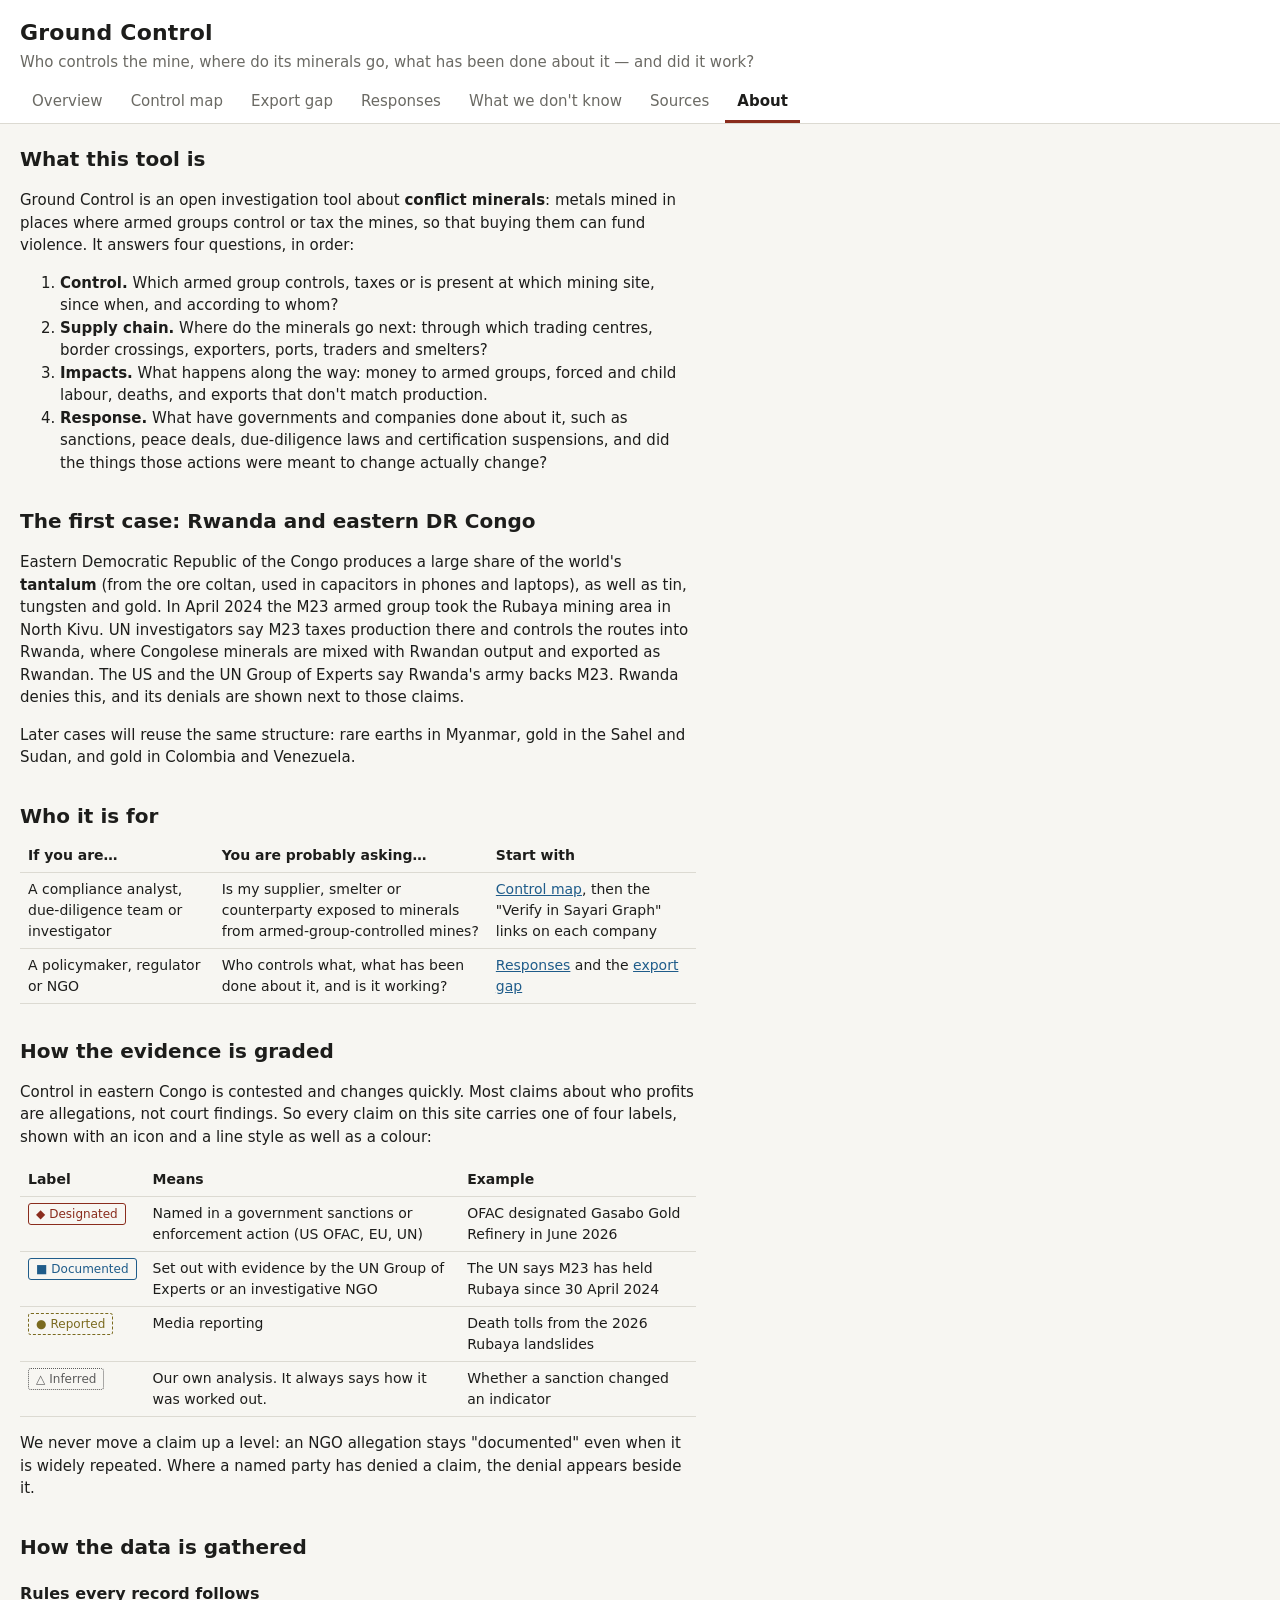
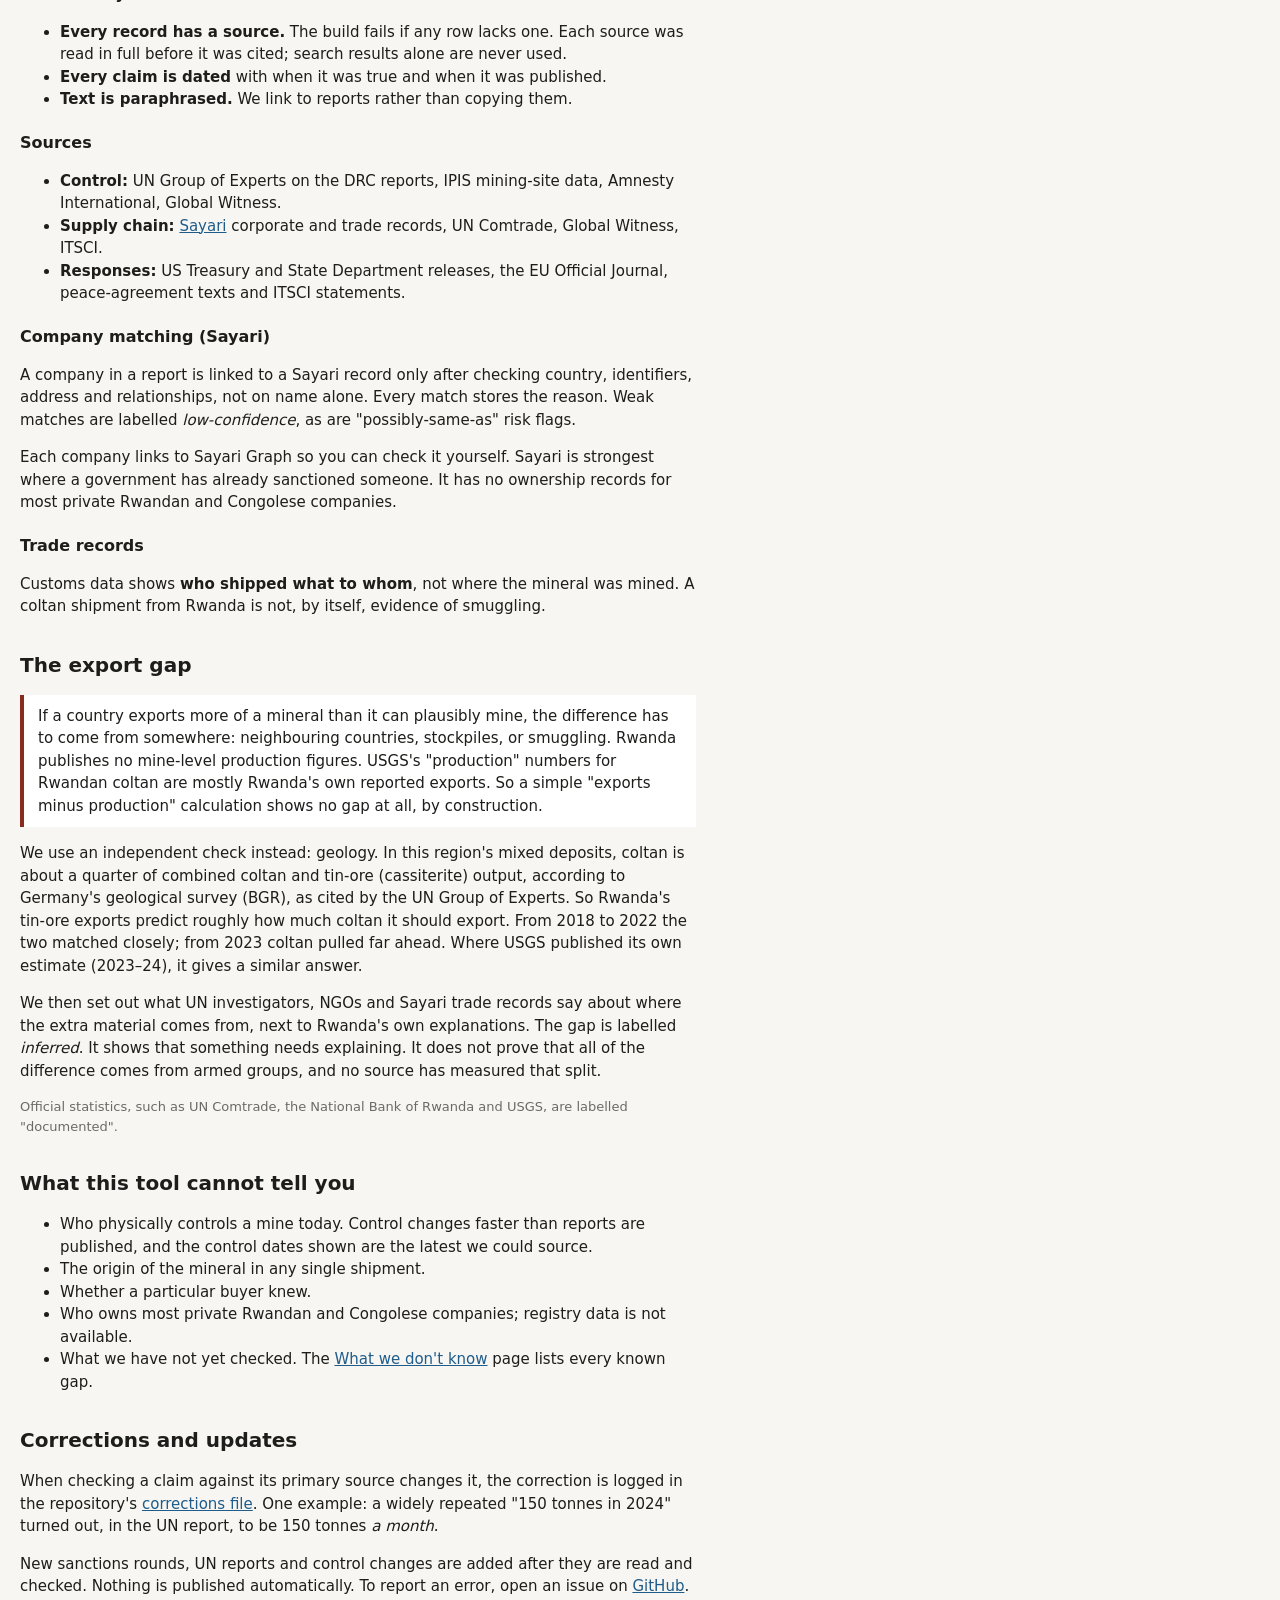
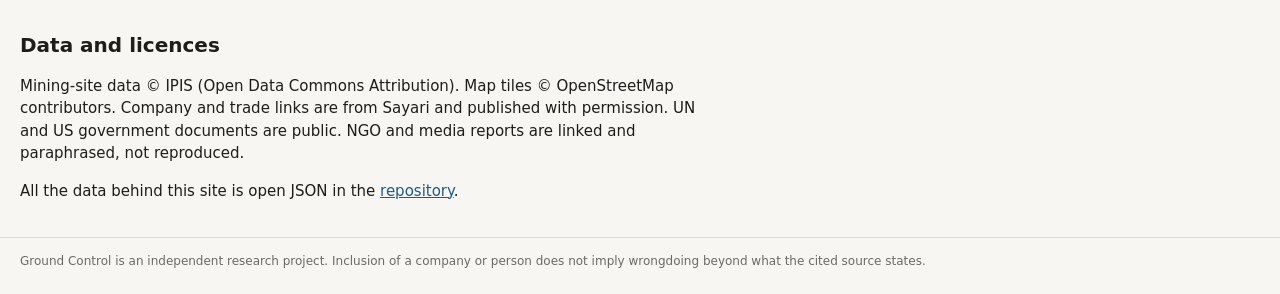
==== site/about.html @ 2ee23234 "Add overview, About page and export-gap analysis - Overview: plain-language intro, audience entry po" ====
<!doctype html>
<html lang="en">
<head>
  <meta charset="utf-8">
  <meta name="viewport" content="width=device-width, initial-scale=1">
  <title>About Ground Control</title>
  <meta name="description" content="What Ground Control is, who it is for, how the evidence is gathered and graded, and what it cannot tell you.">
  <link rel="stylesheet" href="style.css">
</head>
<body>
  <header class="top">
    <div class="brand">
      <h1><a href="./" style="color:inherit;text-decoration:none">Ground Control</a></h1>
      <p class="tagline">Who controls the mine, where do its minerals go, what has been done about it — and did it work?</p>
    </div>
    <nav class="tabs">
      <a class="tab-link" href="./">Overview</a>
      <a class="tab-link" href="./#view=map">Control map</a>
      <a class="tab-link" href="./#view=laundering">Export gap</a>
      <a class="tab-link" href="./#view=responses">Responses</a>
      <a class="tab-link" href="./#view=gaps">What we don't know</a>
      <a class="tab-link" href="./#view=sources">Sources</a>
      <a class="tab-link" href="about.html" aria-current="page" style="border-bottom-color:var(--accent);font-weight:600">About</a>
    </nav>
  </header>

  <main class="prose">
    <h2 style="margin-top:0">What this tool is</h2>
    <p>Ground Control is an open investigation tool about <strong>conflict minerals</strong>: metals mined in places where armed groups control or tax the mines, so that buying them can fund violence. It answers four questions, in order:</p>
    <ol>
      <li><strong>Control.</strong> Which armed group controls, taxes or is present at which mining site, since when, and according to whom?</li>
      <li><strong>Supply chain.</strong> Where do the minerals go next: through which trading centres, border crossings, exporters, ports, traders and smelters?</li>
      <li><strong>Impacts.</strong> What happens along the way: money to armed groups, forced and child labour, deaths, and exports that don't match production.</li>
      <li><strong>Response.</strong> What have governments and companies done about it, such as sanctions, peace deals, due-diligence laws and certification suspensions, and did the things those actions were meant to change actually change?</li>
    </ol>

    <h2>The first case: Rwanda and eastern DR Congo</h2>
    <p>Eastern Democratic Republic of the Congo produces a large share of the world's <strong>tantalum</strong> (from the ore coltan, used in capacitors in phones and laptops), as well as tin, tungsten and gold. In April 2024 the M23 armed group took the Rubaya mining area in North Kivu. UN investigators say M23 taxes production there and controls the routes into Rwanda, where Congolese minerals are mixed with Rwandan output and exported as Rwandan. The US and the UN Group of Experts say Rwanda's army backs M23. Rwanda denies this, and its denials are shown next to those claims.</p>
    <p>Later cases will reuse the same structure: rare earths in Myanmar, gold in the Sahel and Sudan, and gold in Colombia and Venezuela.</p>

    <h2>Who it is for</h2>
    <table>
      <tr><th>If you are…</th><th>You are probably asking…</th><th>Start with</th></tr>
      <tr><td>A compliance analyst, due-diligence team or investigator</td><td>Is my supplier, smelter or counterparty exposed to minerals from armed-group-controlled mines?</td><td><a href="./#view=map">Control map</a>, then the "Verify in Sayari Graph" links on each company</td></tr>
      <tr><td>A policymaker, regulator or NGO</td><td>Who controls what, what has been done about it, and is it working?</td><td><a href="./#view=responses">Responses</a> and the <a href="./#view=laundering">export gap</a></td></tr>
    </table>

    <h2>How the evidence is graded</h2>
    <p>Control in eastern Congo is contested and changes quickly. Most claims about who profits are allegations, not court findings. So every claim on this site carries one of four labels, shown with an icon and a line style as well as a colour:</p>
    <table>
      <tr><th>Label</th><th>Means</th><th>Example</th></tr>
      <tr><td><span class="badge designated"><span aria-hidden="true">◆</span>Designated</span></td><td>Named in a government sanctions or enforcement action (US OFAC, EU, UN)</td><td>OFAC designated Gasabo Gold Refinery in June 2026</td></tr>
      <tr><td><span class="badge documented"><span aria-hidden="true">■</span>Documented</span></td><td>Set out with evidence by the UN Group of Experts or an investigative NGO</td><td>The UN says M23 has held Rubaya since 30 April 2024</td></tr>
      <tr><td><span class="badge reported"><span aria-hidden="true">●</span>Reported</span></td><td>Media reporting</td><td>Death tolls from the 2026 Rubaya landslides</td></tr>
      <tr><td><span class="badge inferred"><span aria-hidden="true">△</span>Inferred</span></td><td>Our own analysis. It always says how it was worked out.</td><td>Whether a sanction changed an indicator</td></tr>
    </table>
    <p>We never move a claim up a level: an NGO allegation stays "documented" even when it is widely repeated. Where a named party has denied a claim, the denial appears beside it.</p>

    <h2>How the data is gathered</h2>
    <h3>Rules every record follows</h3>
    <ul>
      <li><strong>Every record has a source.</strong> The build fails if any row lacks one. Each source was read in full before it was cited; search results alone are never used.</li>
      <li><strong>Every claim is dated</strong> with when it was true and when it was published.</li>
      <li><strong>Text is paraphrased.</strong> We link to reports rather than copying them.</li>
    </ul>
    <h3>Sources</h3>
    <ul>
      <li><strong>Control:</strong> UN Group of Experts on the DRC reports, IPIS mining-site data, Amnesty International, Global Witness.</li>
      <li><strong>Supply chain:</strong> <a href="https://sayari.com" target="_blank" rel="noopener">Sayari</a> corporate and trade records, UN Comtrade, Global Witness, ITSCI.</li>
      <li><strong>Responses:</strong> US Treasury and State Department releases, the EU Official Journal, peace-agreement texts and ITSCI statements.</li>
    </ul>
    <h3>Company matching (Sayari)</h3>
    <p>A company in a report is linked to a Sayari record only after checking country, identifiers, address and relationships, not on name alone. Every match stores the reason. Weak matches are labelled <em>low-confidence</em>, as are "possibly-same-as" risk flags.</p>
    <p>Each company links to Sayari Graph so you can check it yourself. Sayari is strongest where a government has already sanctioned someone. It has no ownership records for most private Rwandan and Congolese companies.</p>
    <h3>Trade records</h3>
    <p>Customs data shows <strong>who shipped what to whom</strong>, not where the mineral was mined. A coltan shipment from Rwanda is not, by itself, evidence of smuggling.</p>

    <h2>The export gap</h2>
    <p class="callout">If a country exports more of a mineral than it can plausibly mine, the difference has to come from somewhere: neighbouring countries, stockpiles, or smuggling. Rwanda publishes no mine-level production figures. USGS's "production" numbers for Rwandan coltan are mostly Rwanda's own reported exports. So a simple "exports minus production" calculation shows no gap at all, by construction.</p>
    <p>We use an independent check instead: geology. In this region's mixed deposits, coltan is about a quarter of combined coltan and tin-ore (cassiterite) output, according to Germany's geological survey (BGR), as cited by the UN Group of Experts. So Rwanda's tin-ore exports predict roughly how much coltan it should export. From 2018 to 2022 the two matched closely; from 2023 coltan pulled far ahead. Where USGS published its own estimate (2023–24), it gives a similar answer.</p>
    <p>We then set out what UN investigators, NGOs and Sayari trade records say about where the extra material comes from, next to Rwanda's own explanations. The gap is labelled <em>inferred</em>. It shows that something needs explaining. It does not prove that all of the difference comes from armed groups, and no source has measured that split.</p>
    <p class="small muted">Official statistics, such as UN Comtrade, the National Bank of Rwanda and USGS, are labelled "documented".</p>

    <h2>What this tool cannot tell you</h2>
    <ul>
      <li>Who physically controls a mine today. Control changes faster than reports are published, and the control dates shown are the latest we could source.</li>
      <li>The origin of the mineral in any single shipment.</li>
      <li>Whether a particular buyer knew.</li>
      <li>Who owns most private Rwandan and Congolese companies; registry data is not available.</li>
      <li>What we have not yet checked. The <a href="./#view=gaps">What we don't know</a> page lists every known gap.</li>
    </ul>

    <h2>Corrections and updates</h2>
    <p>When checking a claim against its primary source changes it, the correction is logged in the repository's <a href="https://github.com/indiaclarke03-ops/RwandaMineTracing/blob/main/docs/CORRECTIONS.md" target="_blank" rel="noopener">corrections file</a>. One example: a widely repeated "150 tonnes in 2024" turned out, in the UN report, to be 150 tonnes <em>a month</em>.</p>
    <p>New sanctions rounds, UN reports and control changes are added after they are read and checked. Nothing is published automatically. To report an error, open an issue on <a href="https://github.com/indiaclarke03-ops/RwandaMineTracing/issues" target="_blank" rel="noopener">GitHub</a>.</p>

    <h2>Data and licences</h2>
    <p>Mining-site data © IPIS (Open Data Commons Attribution). Map tiles © OpenStreetMap contributors. Company and trade links are from Sayari and published with permission. UN and US government documents are public. NGO and media reports are linked and paraphrased, not reproduced.</p>
    <p>All the data behind this site is open JSON in the <a href="https://github.com/indiaclarke03-ops/RwandaMineTracing/tree/main/data" target="_blank" rel="noopener">repository</a>.</p>
  </main>

  <footer class="foot">Ground Control is an independent research project. Inclusion of a company or person does not imply wrongdoing beyond what the cited source states.</footer>
</body>
</html>
---- site/style.css ----
:root {
  --bg: #f7f6f2;
  --surface: #ffffff;
  --ink: #1d1d1b;
  --muted: #6b6a64;
  --line: #dcdad2;
  --accent: #8a2c1d;

  --t-designated: #8a2c1d;
  --t-documented: #1f5c8a;
  --t-reported: #7a6a1f;
  --t-inferred: #5b5b5b;

  --m-coltan: #2b6f77;
  --m-gold: #b8860b;
  --m-tin: #6d5a8c;
  --m-tungsten: #4f6b3a;
  --m-none: #8c8c8c;
}
@media (prefers-color-scheme: dark) {
  :root {
    --bg: #161614; --surface: #1f1f1c; --ink: #ecebe6; --muted: #a3a29b; --line: #3a3934;
    --accent: #e0826f;
    --t-designated: #e0826f; --t-documented: #7fb4de; --t-reported: #d8c56c; --t-inferred: #b5b5b5;
  }
}

* { box-sizing: border-box; }
body { margin: 0; background: var(--bg); color: var(--ink);
  font: 15px/1.5 system-ui, -apple-system, "Segoe UI", sans-serif; }
a { color: var(--t-documented); }
.muted { color: var(--muted); }
.small { font-size: 13px; }

.top { padding: 16px 20px 0; border-bottom: 1px solid var(--line); background: var(--surface); }
.brand h1 { margin: 0; font-size: 22px; letter-spacing: .01em; }
.tagline { margin: 2px 0 8px; color: var(--muted); }
.case { font-size: 13px; margin-bottom: 8px; }
.tabs { display: flex; gap: 4px; overflow-x: auto; }
.tabs button { border: 0; background: none; color: var(--muted); font: inherit; padding: 8px 12px;
  border-bottom: 3px solid transparent; cursor: pointer; white-space: nowrap; }
.tabs button[aria-selected="true"] { color: var(--ink); border-bottom-color: var(--accent); font-weight: 600; }

.legend { display: flex; flex-wrap: wrap; gap: 6px 14px; align-items: center; padding: 8px 20px;
  font-size: 13px; border-bottom: 1px solid var(--line); }
.legend-title { font-weight: 600; }
.legend small { color: var(--muted); }

/* Evidence tier badges: icon + label + border style, never colour alone */
.tier { display: inline-flex; align-items: center; gap: 4px; }
.tier-icon { font-size: 12px; }
.tier-designated .tier-icon { color: var(--t-designated); }
.tier-documented .tier-icon { color: var(--t-documented); }
.tier-reported .tier-icon { color: var(--t-reported); }
.tier-inferred .tier-icon { color: var(--t-inferred); }
.badge { display: inline-flex; gap: 4px; align-items: center; font-size: 12px; padding: 1px 7px;
  border-radius: 3px; border: 1.5px solid; white-space: nowrap; }
.badge.designated { border-style: solid; color: var(--t-designated); }
.badge.documented { border-style: solid; border-width: 1px; color: var(--t-documented); }
.badge.reported { border-style: dashed; color: var(--t-reported); }
.badge.inferred { border-style: dotted; color: var(--t-inferred); }
.badge.denied { border-style: solid; color: var(--muted); }

main { padding: 0; }
.view { padding: 16px 20px; }
#view-map { padding: 0; }
.map-wrap { display: grid; grid-template-columns: 1fr 380px; height: 64vh; min-height: 420px; }
#map { height: 100%; }
.panel { overflow-y: auto; padding: 14px 16px; background: var(--surface); border-left: 1px solid var(--line); }
.panel h2 { margin: 0 0 2px; font-size: 18px; }
.panel h3 { font-size: 13px; text-transform: uppercase; letter-spacing: .05em; color: var(--muted);
  margin: 16px 0 6px; }
.panel ul { list-style: none; padding: 0; margin: 0; }
.panel li { padding: 8px 0; border-top: 1px solid var(--line); }
.claim-meta { display: flex; flex-wrap: wrap; gap: 6px; align-items: center; font-size: 13px; color: var(--muted); }
.denial { margin-top: 6px; padding: 6px 8px; border-left: 3px solid var(--muted); font-size: 13px; }
.cite { font-size: 12px; }
.cite a { color: var(--muted); }

.slider { padding: 10px 20px 16px; background: var(--surface); border-top: 1px solid var(--line); }
.slider-track { position: relative; }
.slider input { width: 100%; }
.ticks { position: relative; height: 14px; }
.ticks span { position: absolute; top: 0; width: 2px; height: 10px; background: var(--accent); }

.filters { display: flex; flex-wrap: wrap; gap: 8px 20px; margin-bottom: 12px; font-size: 14px; }
.timeline { list-style: none; padding: 0; margin: 0; max-width: 900px; }
.timeline > li { display: grid; grid-template-columns: 110px 1fr; gap: 14px; padding: 14px 0;
  border-top: 1px solid var(--line); }
.timeline .date { font-weight: 600; font-variant-numeric: tabular-nums; }
.timeline h3 { margin: 0 0 4px; font-size: 16px; }
.side { font-size: 12px; text-transform: uppercase; letter-spacing: .05em; color: var(--muted); }
.targets { font-size: 13px; color: var(--muted); }
.eff { margin-top: 8px; font-size: 13px; border: 1px solid var(--line); border-radius: 4px; padding: 6px 8px; }
.verdict { font-weight: 600; }
.indicators { max-width: 900px; margin-bottom: 16px; }
.indicators h2 { font-size: 15px; margin: 0 0 6px; }
.indicators ul { list-style: none; padding: 0; margin: 0; }
.indicators li { padding: 8px 10px; border: 1px solid var(--line); border-radius: 4px; background: var(--surface); }
.lede { font-size: 16px; max-width: 70ch; }

.gap { border: 1px dashed var(--muted); border-radius: 4px; padding: 10px 12px; margin-bottom: 10px; max-width: 900px; }
.gap h3 { margin: 0 0 4px; font-size: 15px; }
.gap .layer { font-size: 12px; text-transform: uppercase; letter-spacing: .05em; color: var(--muted); }

.sources { max-width: 900px; padding-left: 20px; }
.sources li { margin-bottom: 8px; }

.foot { padding: 14px 20px 24px; font-size: 12px; color: var(--muted); border-top: 1px solid var(--line); }

/* map markers */
.site-marker { border-radius: 50%; border: 2px solid var(--surface); box-shadow: 0 0 0 1px rgba(0,0,0,.4); }
.site-marker.square { border-radius: 2px; }
.basemap { filter: grayscale(0.85) contrast(0.9); }
@media (prefers-color-scheme: dark) { .basemap { filter: grayscale(1) invert(0.9) contrast(0.85); } }
.leaflet-container { background: var(--bg); font: inherit; }

@media (max-width: 820px) {
  .map-wrap { grid-template-columns: 1fr; height: auto; }
  #map { height: 52vh; }
  .panel { border-left: 0; border-top: 1px solid var(--line); max-height: none; }
  .timeline > li { grid-template-columns: 1fr; gap: 2px; }
  .top, .legend, .view, .slider, .foot { padding-left: 16px; padding-right: 16px; }
}

/* ---------- overview ---------- */
.tab-link { padding: 8px 12px; color: var(--muted); text-decoration: none; white-space: nowrap; border-bottom: 3px solid transparent; }
.tab-link:hover, .tab-link[aria-current="page"] { color: var(--ink); }
.home { max-width: 1080px; }
.hero { padding: 8px 0 8px; }
.eyebrow { font-size: 12px; text-transform: uppercase; letter-spacing: .08em; color: var(--accent); margin: 0 0 6px; font-weight: 600; }
.hero h2 { font-size: clamp(22px, 3vw, 30px); line-height: 1.25; margin: 0 0 12px; max-width: 30ch; }
.hero .lede { max-width: 72ch; }
.paths { display: grid; grid-template-columns: repeat(3, 1fr); gap: 12px; margin-top: 18px; }
.path { display: flex; flex-direction: column; gap: 4px; padding: 14px 16px; background: var(--surface); border: 1px solid var(--line);
  border-left: 4px solid var(--accent); border-radius: 4px; text-decoration: none; color: var(--ink); }
.path:hover { border-color: var(--accent); }
.path-who { font-weight: 700; }
.path-what { font-size: 14px; color: var(--muted); }
.section-h { font-size: 18px; margin: 32px 0 12px; padding-top: 16px; border-top: 1px solid var(--line); }
.findings { display: grid; grid-template-columns: repeat(2, 1fr); gap: 12px; }
.finding { background: var(--surface); border: 1px solid var(--line); border-radius: 4px; padding: 14px 16px; display: flex; flex-direction: column; gap: 6px; }
.finding h3 { margin: 0; font-size: 17px; line-height: 1.3; }
.finding p { margin: 0; font-size: 14px; }
.kicker { font-size: 12px; text-transform: uppercase; letter-spacing: .06em; color: var(--muted); font-weight: 600; }
.finding .more { margin-top: auto; padding-top: 4px; font-size: 14px; font-weight: 600; color: var(--accent); text-decoration: none; }
.chain { list-style: none; padding: 0; margin: 0; display: grid; grid-template-columns: repeat(7, 1fr); gap: 0; counter-reset: c; }
.chain li { position: relative; padding: 10px 14px 10px 10px; background: var(--surface); border: 1px solid var(--line); border-right: 0;
  display: flex; flex-direction: column; gap: 3px; font-size: 13px; }
.chain li:last-child { border-right: 1px solid var(--line); }
.chain li:not(:last-child)::after { content: "→"; position: absolute; right: -8px; top: 10px; color: var(--accent); font-weight: 700; z-index: 1; background: var(--bg); line-height: 1; }
.chain .step { font-weight: 700; font-size: 14px; }
.chain .eg { color: var(--ink); }
.chain .risk { color: var(--muted); font-size: 12px; }
.tiers-explained { display: grid; grid-template-columns: repeat(2, 1fr); gap: 10px 20px; margin: 12px 0; }
.tiers-explained div { display: flex; flex-direction: column; gap: 4px; }
.tiers-explained dt { margin: 0; }
.tiers-explained dd { margin: 0; font-size: 14px; }
.stats { font-size: 13px; color: var(--muted); margin-top: 24px; }
.view-intro { max-width: 80ch; margin-bottom: 14px; }
.view-intro h2 { font-size: 20px; margin: 0 0 4px; }
.view-intro p { margin: 0; color: var(--muted); }
#view-map .view-intro { padding: 16px 20px 4px; }

/* ---------- about page ---------- */
.prose { max-width: 75ch; padding: 20px; }
.prose h2 { font-size: 20px; margin: 32px 0 8px; }
.prose h3 { font-size: 16px; margin: 20px 0 6px; }
.prose table { border-collapse: collapse; width: 100%; font-size: 14px; margin: 8px 0; }
.prose th, .prose td { text-align: left; vertical-align: top; padding: 6px 8px; border-bottom: 1px solid var(--line); }
.prose .callout { border-left: 4px solid var(--accent); background: var(--surface); padding: 10px 14px; }

@media (max-width: 820px) {
  .paths, .findings, .tiers-explained { grid-template-columns: 1fr; }
  .chain { grid-template-columns: 1fr; }
  .chain li { border-right: 1px solid var(--line); border-bottom: 0; }
  .chain li:last-child { border-bottom: 1px solid var(--line); }
  .chain li:not(:last-child)::after { content: "↓"; right: auto; left: 12px; top: auto; bottom: -9px; }
  .prose { padding: 16px; }
}

[hidden] { display: none !important; }

/* ---------- export-gap charts ---------- */
:root { --series-1: #2a78d6; --series-2: #eb6834; --chart-surface: #fcfcfb; --band: rgba(138, 44, 29, .14); }
@media (prefers-color-scheme: dark) {
  :root:where(:not([data-theme="light"])) { --series-1: #3987e5; --series-2: #d95926; --chart-surface: #1a1a19; --band: rgba(224, 130, 111, .2); }
}
#view-laundering { max-width: 1000px; }
.gap-headline { display: grid; grid-template-columns: 1fr 1fr; gap: 12px; margin: 8px 0 20px; }
.hero-num { background: var(--surface); border: 1px solid var(--line); border-radius: 4px; padding: 14px 16px; display: flex; flex-direction: column; gap: 4px; }
.hero-num .num { font-size: 32px; font-weight: 700; font-variant-numeric: tabular-nums; line-height: 1.1; }
.hero-num .lbl { font-size: 14px; color: var(--muted); }
.hero-badge { grid-column: 1 / -1; display: flex; gap: 8px; align-items: center; flex-wrap: wrap; }
.chart-title { font-size: 16px; margin: 24px 0 2px; }
.chart-sub { margin: 0 0 8px; color: var(--muted); font-size: 14px; max-width: 80ch; }
.chart { position: relative; background: var(--chart-surface); border: 1px solid var(--line); border-radius: 4px; }
.chart svg { display: block; }
.chart .grid { stroke: var(--line); stroke-width: 1; }
.chart .axis { stroke: var(--muted); stroke-width: 1; }
.chart .tick { fill: var(--muted); font-size: 12px; font-variant-numeric: tabular-nums; }
.chart .line { fill: none; stroke-width: 2; }
.chart .line.s1, .chart .dot.s1 { stroke: var(--series-1); }
.chart .line.s2, .chart .dot.s2 { stroke: var(--series-2); }
.chart .line.s2 { stroke-dasharray: 6 4; }
.chart .dot { fill: var(--chart-surface); stroke-width: 2; }
.chart .hatch-line { stroke: var(--series-1); stroke-width: 1.5; opacity: .45; }
.chart .event { stroke: var(--muted); stroke-dasharray: 2 3; }
.chart .event-label, .chart .direct { fill: var(--ink); font-size: 12px; }
.chart .cross { stroke: var(--muted); stroke-width: 1; }
.chart .bar { fill: var(--series-1); }
.chart .bar-val { fill: var(--ink); font-size: 12px; font-variant-numeric: tabular-nums; }
.chart .un-band { fill: var(--band); stroke: var(--accent); stroke-dasharray: 3 3; }
.chart-tip { position: absolute; pointer-events: none; background: var(--surface); border: 1px solid var(--line); border-radius: 4px;
  padding: 6px 8px; font-size: 13px; box-shadow: 0 2px 8px rgba(0,0,0,.12); white-space: nowrap; }
.legend-row { display: flex; flex-wrap: wrap; gap: 6px 16px; font-size: 13px; margin-bottom: 6px; }
.sw { display: inline-block; width: 14px; height: 3px; vertical-align: middle; margin-right: 6px; }
.sw.s1 { background: var(--series-1); }
.sw.s2 { background: repeating-linear-gradient(90deg, var(--series-2) 0 6px, transparent 6px 9px); }
.sw.hatch { height: 10px; background: repeating-linear-gradient(45deg, var(--series-1) 0 1.5px, transparent 1.5px 5px); opacity: .6; }
.table-view { margin: 16px 0; }
.table-view summary { cursor: pointer; font-weight: 600; }
.table-view table { border-collapse: collapse; width: 100%; font-size: 13px; margin-top: 8px; font-variant-numeric: tabular-nums; }
.table-view th, .table-view td { text-align: right; padding: 4px 8px; border-bottom: 1px solid var(--line); }
.table-view th:first-child, .table-view td:first-child { text-align: left; }
.method { margin-top: 20px; padding: 12px 16px; border: 1px dashed var(--muted); border-radius: 4px; }
.method h3 { margin: 0 0 6px; font-size: 15px; }
.method ul { margin: 6px 0 0; padding-left: 20px; font-size: 14px; }
.evidence-list { list-style: none; padding: 0; margin: 0; }
.evidence-list li { padding: 10px 0; border-top: 1px solid var(--line); }
@media (max-width: 820px) { .gap-headline { grid-template-columns: 1fr; } .table-view { overflow-x: auto; } }

.chart .seg.s1 { fill: var(--series-1); }
.chart .seg.s2 { fill: var(--series-2); }
.chart .itsci-band { fill: var(--band); }
.chart .nodata { fill: var(--muted); font-size: 11px; font-style: italic; }
.sw.block { height: 10px; width: 10px; border-radius: 2px; }
.sw.band { height: 10px; background: var(--band); outline: 1px dashed var(--accent); }

.chart .ctrl-span { fill: var(--band); opacity: .6; }
.ev-cols { display: grid; grid-template-columns: 1fr 1fr; gap: 24px; }
.ev-cols h3 { font-size: 13px; text-transform: uppercase; letter-spacing: .05em; color: var(--muted); margin: 0 0 6px; }
.evidence-list h4 { margin: 0 0 4px; font-size: 15px; }
.evidence-list p { margin: 0 0 6px; font-size: 14px; }
@media (max-width: 820px) { .ev-cols { grid-template-columns: 1fr; } }
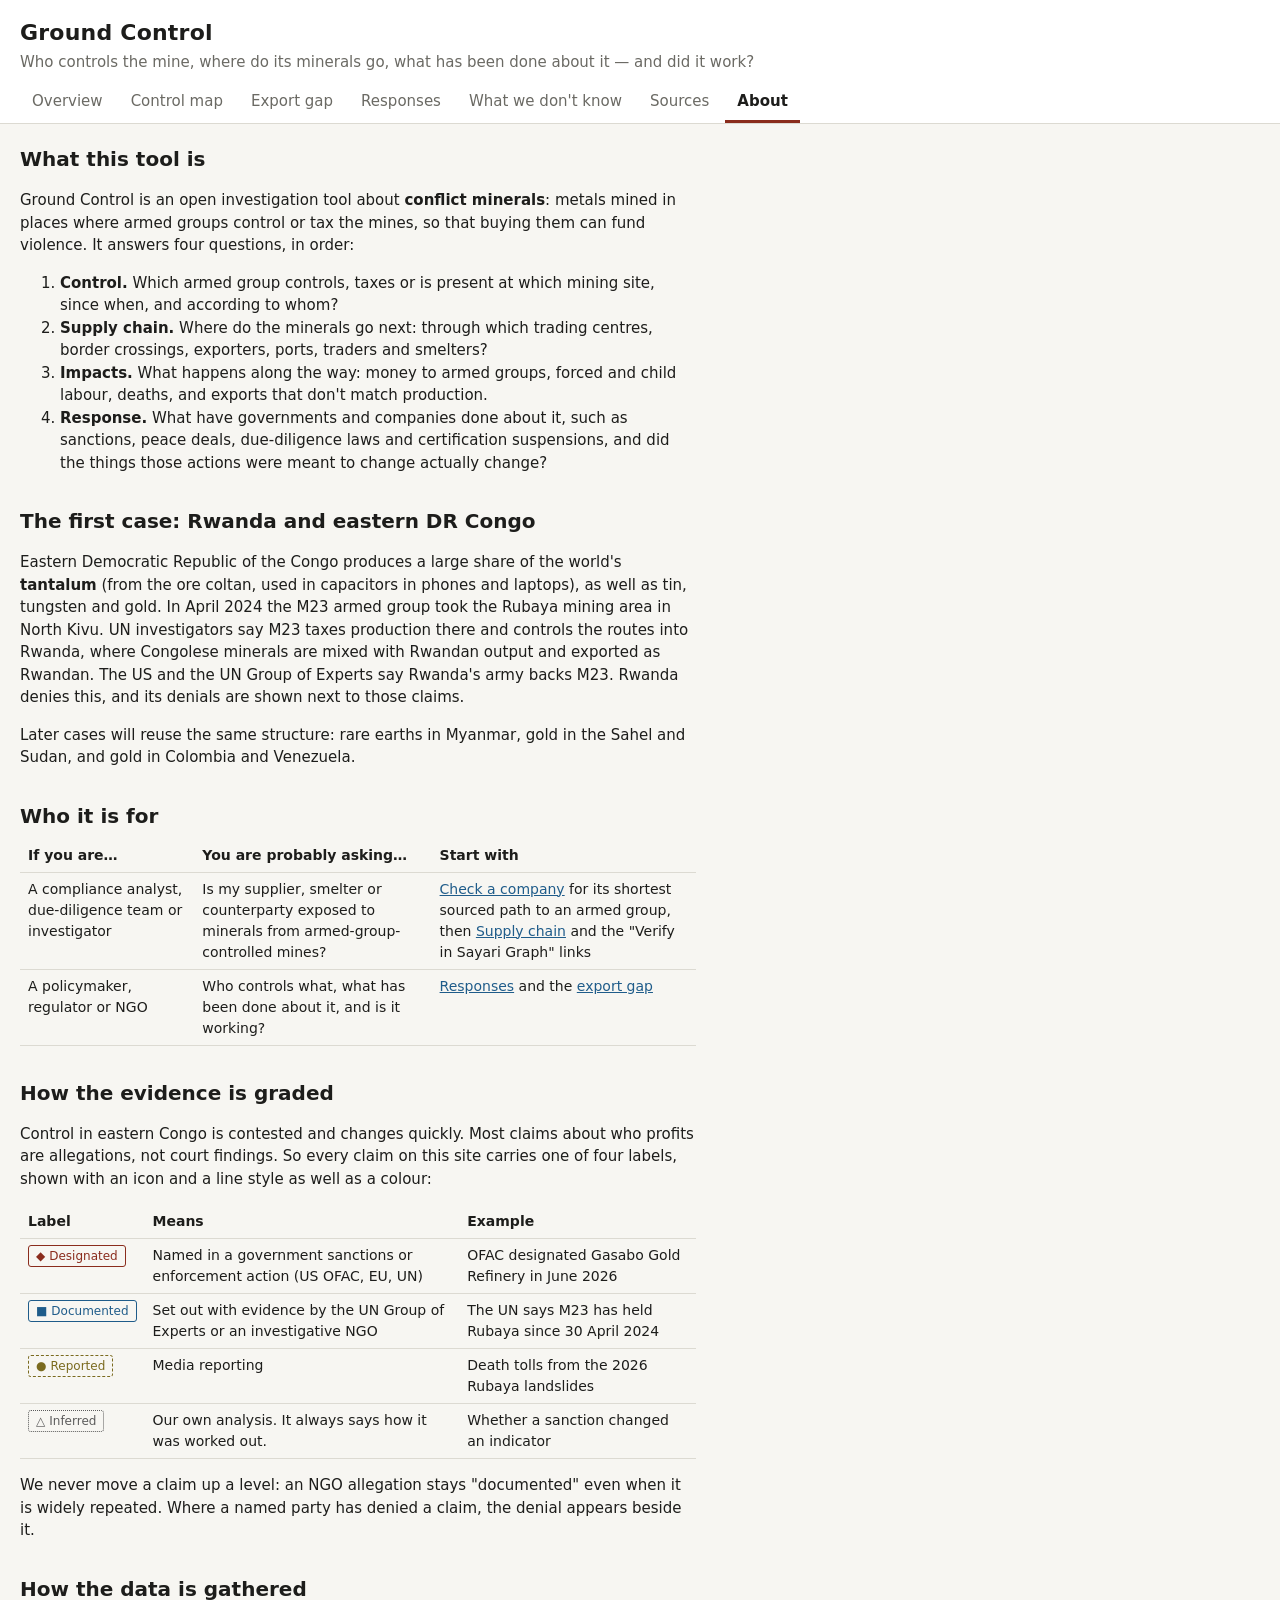
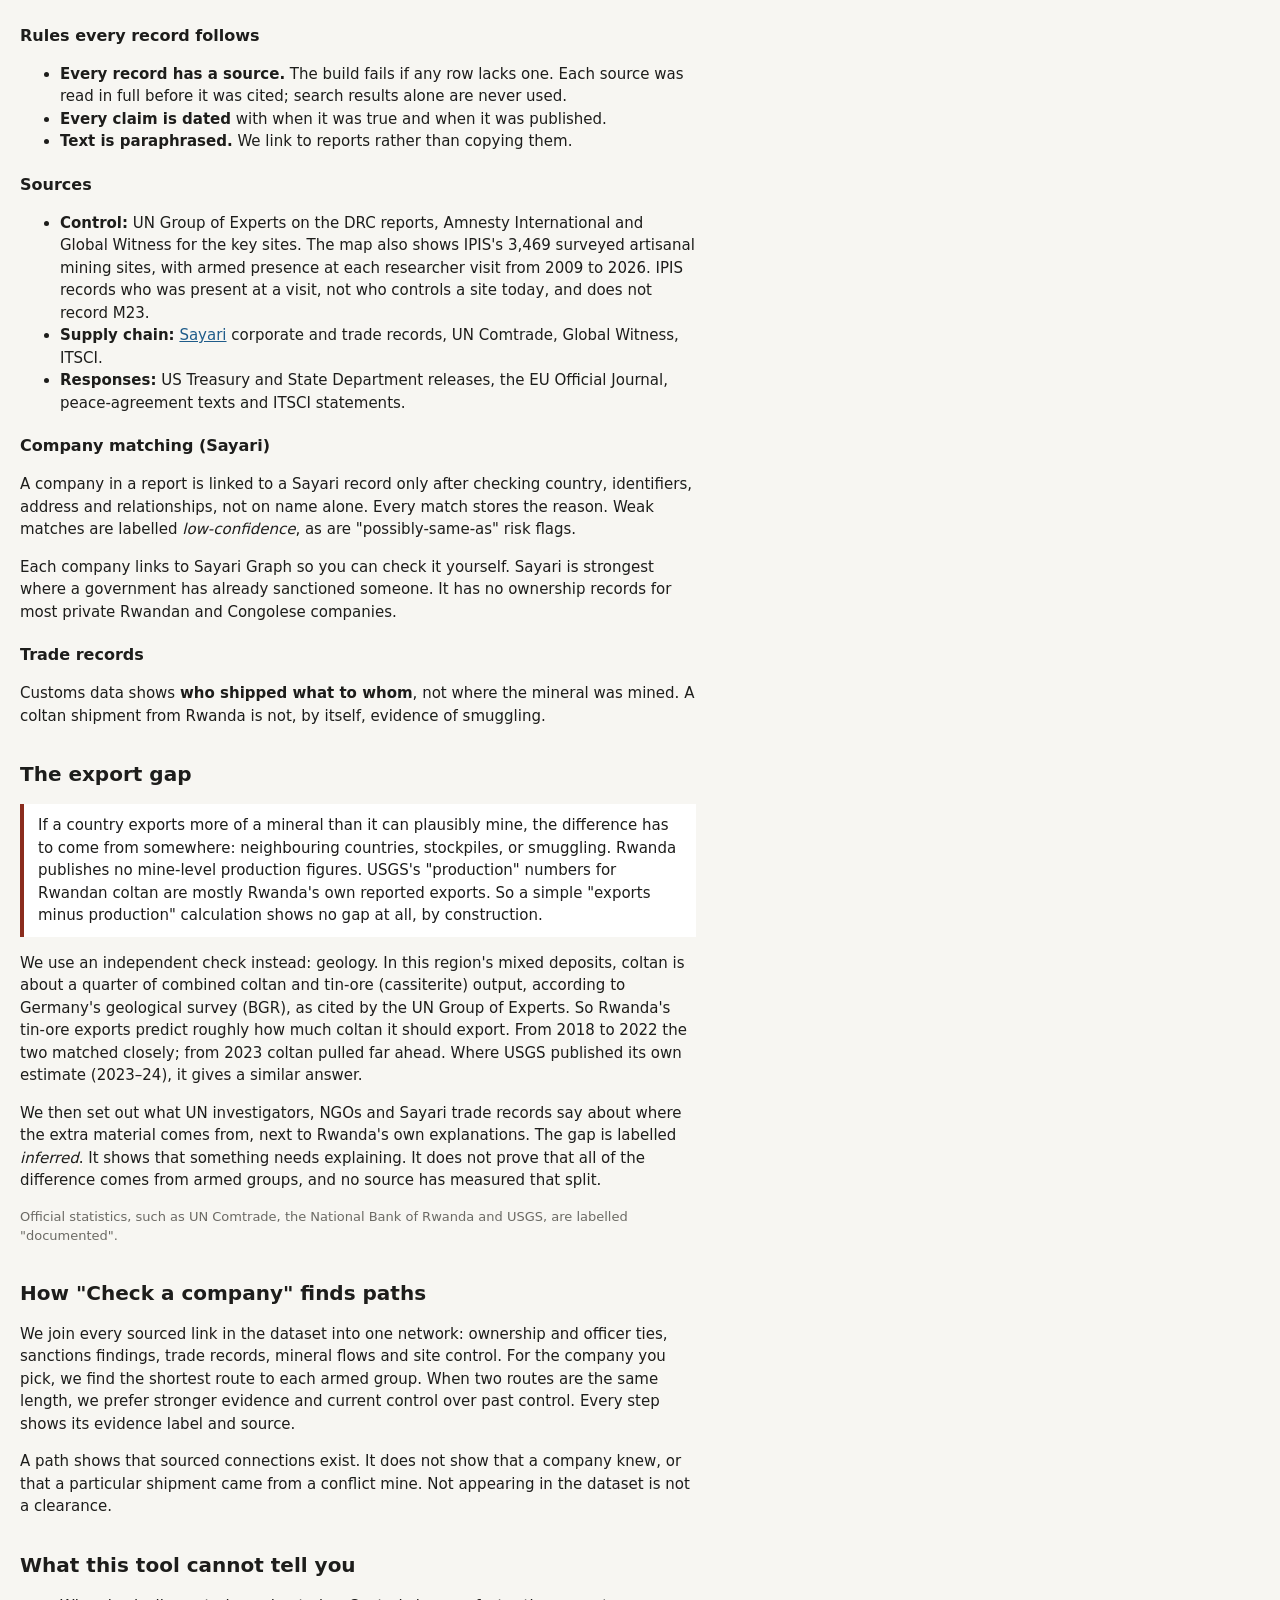
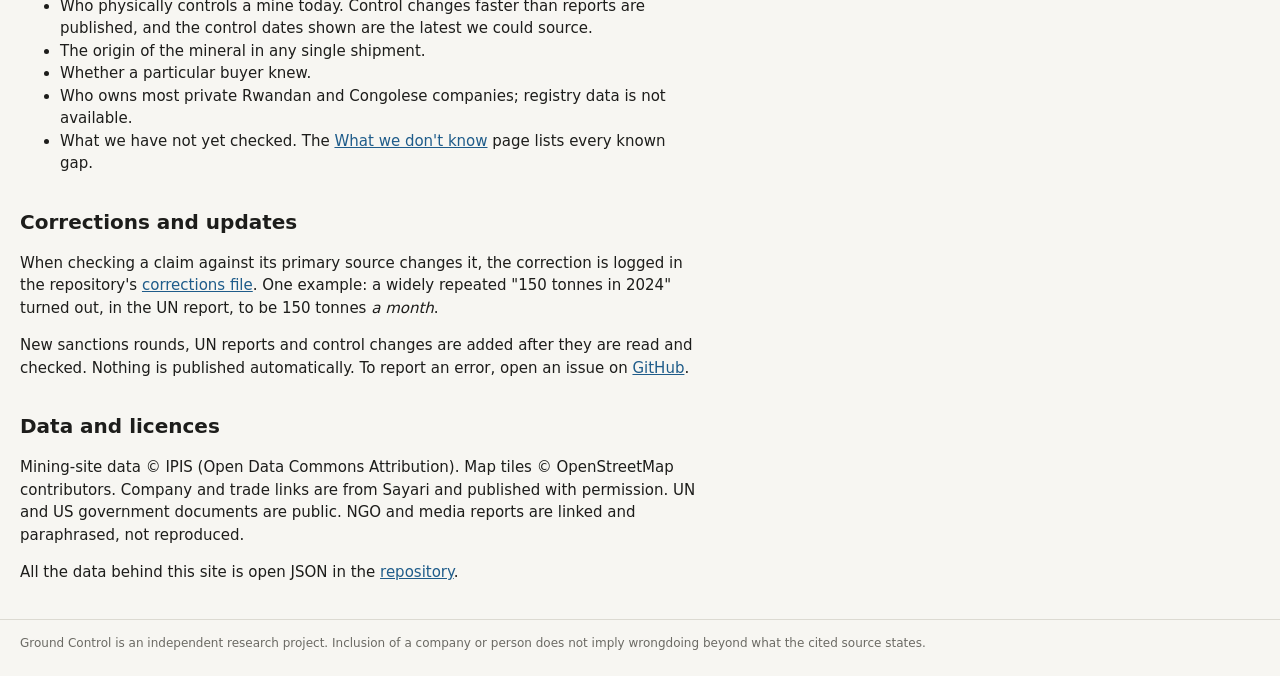
==== commit 4af81142: "Rebuild control map; add supply-chain view, company search and IPIS sites - Control map: MapLibre + " ====
--- a/site/about.html
+++ b/site/about.html
@@ -41,7 +41,7 @@
     <h2>Who it is for</h2>
     <table>
       <tr><th>If you are…</th><th>You are probably asking…</th><th>Start with</th></tr>
-      <tr><td>A compliance analyst, due-diligence team or investigator</td><td>Is my supplier, smelter or counterparty exposed to minerals from armed-group-controlled mines?</td><td><a href="./#view=map">Control map</a>, then the "Verify in Sayari Graph" links on each company</td></tr>
+      <tr><td>A compliance analyst, due-diligence team or investigator</td><td>Is my supplier, smelter or counterparty exposed to minerals from armed-group-controlled mines?</td><td><a href="./#view=search">Check a company</a> for its shortest sourced path to an armed group, then <a href="./#view=chain">Supply chain</a> and the "Verify in Sayari Graph" links</td></tr>
       <tr><td>A policymaker, regulator or NGO</td><td>Who controls what, what has been done about it, and is it working?</td><td><a href="./#view=responses">Responses</a> and the <a href="./#view=laundering">export gap</a></td></tr>
     </table>
 
@@ -65,7 +65,7 @@
     </ul>
     <h3>Sources</h3>
     <ul>
-      <li><strong>Control:</strong> UN Group of Experts on the DRC reports, IPIS mining-site data, Amnesty International, Global Witness.</li>
+      <li><strong>Control:</strong> UN Group of Experts on the DRC reports, Amnesty International and Global Witness for the key sites. The map also shows IPIS's 3,469 surveyed artisanal mining sites, with armed presence at each researcher visit from 2009 to 2026. IPIS records who was present at a visit, not who controls a site today, and does not record M23.</li>
       <li><strong>Supply chain:</strong> <a href="https://sayari.com" target="_blank" rel="noopener">Sayari</a> corporate and trade records, UN Comtrade, Global Witness, ITSCI.</li>
       <li><strong>Responses:</strong> US Treasury and State Department releases, the EU Official Journal, peace-agreement texts and ITSCI statements.</li>
     </ul>
@@ -80,6 +80,10 @@
     <p>We use an independent check instead: geology. In this region's mixed deposits, coltan is about a quarter of combined coltan and tin-ore (cassiterite) output, according to Germany's geological survey (BGR), as cited by the UN Group of Experts. So Rwanda's tin-ore exports predict roughly how much coltan it should export. From 2018 to 2022 the two matched closely; from 2023 coltan pulled far ahead. Where USGS published its own estimate (2023–24), it gives a similar answer.</p>
     <p>We then set out what UN investigators, NGOs and Sayari trade records say about where the extra material comes from, next to Rwanda's own explanations. The gap is labelled <em>inferred</em>. It shows that something needs explaining. It does not prove that all of the difference comes from armed groups, and no source has measured that split.</p>
     <p class="small muted">Official statistics, such as UN Comtrade, the National Bank of Rwanda and USGS, are labelled "documented".</p>
+
+    <h2>How "Check a company" finds paths</h2>
+    <p>We join every sourced link in the dataset into one network: ownership and officer ties, sanctions findings, trade records, mineral flows and site control. For the company you pick, we find the shortest route to each armed group. When two routes are the same length, we prefer stronger evidence and current control over past control. Every step shows its evidence label and source.</p>
+    <p>A path shows that sourced connections exist. It does not show that a company knew, or that a particular shipment came from a conflict mine. Not appearing in the dataset is not a clearance.</p>
 
     <h2>What this tool cannot tell you</h2>
     <ul>
--- a/site/style.css
+++ b/site/style.css
@@ -243,3 +243,216 @@
 .evidence-list h4 { margin: 0 0 4px; font-size: 15px; }
 .evidence-list p { margin: 0 0 6px; font-size: 14px; }
 @media (max-width: 820px) { .ev-cols { grid-template-columns: 1fr; } }
+
+/* =================== map (MapLibre) =================== */
+:root { --m1: #2a78d6; --m2: #eb6834; --m3: #1baf7a; --m0: #8c8a84; --card: rgba(255,255,255,.96); --shadow: 0 2px 10px rgba(20,18,12,.14), 0 0 0 1px rgba(20,18,12,.06); }
+@media (prefers-color-scheme: dark) {
+  :root:where(:not([data-theme="light"])) { --m1: #3987e5; --m2: #d95926; --m3: #199e70; --m0: #8a8984; --card: rgba(31,31,28,.96); --shadow: 0 2px 12px rgba(0,0,0,.5), 0 0 0 1px rgba(255,255,255,.06); }
+}
+.sr-only { position: absolute; width: 1px; height: 1px; overflow: hidden; clip: rect(0 0 0 0); white-space: nowrap; }
+.mapview { padding: 0 !important; }
+body[data-view="map"] .foot { display: none; }
+.map-shell { position: relative; height: calc(100vh - 150px); min-height: 560px; overflow: hidden; }
+#map { position: absolute; inset: 0; }
+.maplibregl-ctrl-attrib { font-size: 11px; }
+
+.map-controls { position: absolute; top: 14px; left: 14px; width: 320px; max-height: calc(100% - 150px); overflow: auto;
+  background: var(--card); box-shadow: var(--shadow); border-radius: 8px; padding: 14px 16px; z-index: 3; backdrop-filter: blur(4px); }
+.mc-head { display: flex; align-items: center; justify-content: space-between; gap: 8px; }
+.mc-head h2 { font-size: 16px; margin: 0; }
+.mc-toggle { font: inherit; font-size: 12px; border: 1px solid var(--line); background: var(--surface); color: var(--ink); border-radius: 4px; padding: 3px 8px; cursor: pointer; }
+.mc-intro { font-size: 13px; color: var(--muted); margin: 6px 0 10px; }
+.mc-search input { width: 100%; font: inherit; font-size: 14px; padding: 7px 10px; border: 1px solid var(--line); border-radius: 6px; background: var(--surface); color: var(--ink); }
+.mc-group { margin-top: 12px; }
+.mc-label { font-size: 11px; text-transform: uppercase; letter-spacing: .06em; color: var(--muted); font-weight: 600; margin-bottom: 5px; }
+.chips { display: flex; flex-wrap: wrap; gap: 6px; }
+.chip { font: inherit; font-size: 13px; display: inline-flex; align-items: center; gap: 6px; padding: 4px 10px; border-radius: 999px;
+  border: 1px solid var(--line); background: var(--surface); color: var(--ink); cursor: pointer; }
+.chip i { width: 9px; height: 9px; border-radius: 50%; display: inline-block; }
+.chip[aria-pressed="false"] { opacity: .45; text-decoration: line-through; }
+.switch { display: flex; align-items: center; gap: 8px; font-size: 13px; padding: 3px 0; cursor: pointer; }
+.seg { display: inline-flex; border: 1px solid var(--line); border-radius: 6px; overflow: hidden; flex-wrap: wrap; }
+.seg button { font: inherit; font-size: 13px; border: 0; background: var(--surface); color: var(--ink); padding: 6px 10px; cursor: pointer; border-right: 1px solid var(--line); }
+.seg button:last-child { border-right: 0; }
+.seg button:hover, .seg button[aria-pressed="true"] { background: var(--ink); color: var(--bg); }
+.mc-stats { margin-top: 12px; padding: 10px; background: var(--bg); border-radius: 6px; font-size: 13px; display: grid; gap: 3px; }
+.mc-stats strong { font-variant-numeric: tabular-nums; }
+.mc-legend { margin-top: 10px; font-size: 13px; }
+.mc-legend summary { cursor: pointer; font-weight: 600; }
+.key { list-style: none; padding: 0; margin: 8px 0; display: grid; gap: 5px; }
+.key li { display: flex; align-items: center; gap: 8px; }
+.kdot { width: 10px; height: 10px; border-radius: 50%; background: var(--c); box-shadow: 0 0 0 1.5px var(--surface), 0 0 0 2px rgba(0,0,0,.2); }
+.kring { width: 12px; height: 12px; border-radius: 50%; border: 1.6px solid var(--accent); }
+.kring.designated { border-width: 3px; }
+.kring.documented { border-width: 2px; }
+.kring.reported { border-style: dashed; border-width: 2px; }
+.kline { width: 22px; height: 0; border-top: 2px solid var(--ink); display: inline-block; }
+.kline.inferred { border-top-style: dotted; }
+
+/* key-site markers */
+.kmark { display: flex; align-items: center; gap: 6px; border: 0; background: none; padding: 0; cursor: pointer; font: inherit; }
+.kdot-m { position: relative; width: 14px; height: 14px; border-radius: 50%; background: var(--c); box-shadow: 0 0 0 2px var(--surface), 0 1px 3px rgba(0,0,0,.4); flex: none; }
+.kind-trading_centre .kdot-m, .kind-border .kdot-m, .kind-port .kdot-m, .kind-town .kdot-m { width: 10px; height: 10px; border-radius: 2px; margin: 2px; }
+.kind-refinery .kdot-m { border-radius: 2px; transform: rotate(45deg); }
+.kdot-m::after { content: ""; position: absolute; inset: -7px; border-radius: 50%; border: 0 solid var(--accent); }
+.kmark[data-tier="designated"] .kdot-m::after { border-width: 3px; }
+.kmark[data-tier="documented"] .kdot-m::after { border-width: 2px; }
+.kmark[data-tier="reported"] .kdot-m::after { border-width: 2px; border-style: dashed; }
+.kmark[data-tier="inferred"] .kdot-m::after { border-width: 2px; border-style: dotted; }
+.kmark[data-tier]:not([data-tier=""]) .kdot-m::after { animation: pulse 2.4s ease-out infinite; }
+@keyframes pulse { 0% { opacity: 1; } 70% { opacity: .55; } 100% { opacity: 1; } }
+.klabel { font-size: 12px; font-weight: 600; color: var(--ink); background: var(--card); padding: 1px 6px; border-radius: 4px; box-shadow: 0 1px 2px rgba(0,0,0,.15); white-space: nowrap; }
+.kind-mine .klabel { font-size: 13px; }
+.kmark.sel .klabel { background: var(--ink); color: var(--bg); }
+.kmark:focus-visible { outline: 2px solid var(--accent); outline-offset: 4px; border-radius: 6px; }
+
+/* popups */
+.gc-pop .maplibregl-popup-content { background: var(--card); color: var(--ink); font-size: 13px; padding: 7px 10px; border-radius: 6px; box-shadow: var(--shadow); }
+.gc-pop .maplibregl-popup-tip { display: none; }
+
+/* drawer */
+.drawer { position: absolute; top: 14px; right: 14px; bottom: 112px; width: 400px; overflow: auto; background: var(--card); box-shadow: var(--shadow);
+  border-radius: 8px; padding: 16px 18px; z-index: 4; }
+.drawer-close { position: sticky; top: 0; float: right; font-size: 22px; line-height: 1; width: 32px; height: 32px; border: 0; border-radius: 50%; background: var(--bg); color: var(--ink); cursor: pointer; }
+.drawer h2 { margin: 2px 0 2px; font-size: 20px; }
+.drawer h3 { font-size: 12px; text-transform: uppercase; letter-spacing: .06em; color: var(--muted); margin: 18px 0 6px; }
+.drawer ul { list-style: none; padding: 0; margin: 0; }
+.drawer li { padding: 8px 0; border-top: 1px solid var(--line); }
+.dr-kicker, .cc-kicker { font-size: 11px; text-transform: uppercase; letter-spacing: .06em; color: var(--accent); font-weight: 700; }
+.dr-meta { color: var(--muted); font-size: 13px; }
+.dr-status { margin: 12px 0 8px; padding: 10px 12px; border-radius: 6px; background: var(--bg); font-size: 14px; display: flex; flex-wrap: wrap; gap: 6px; align-items: center; }
+.dr-status.on { border-left: 4px solid var(--accent); }
+.dr-cta { display: inline-block; margin: 4px 0; font-weight: 600; color: var(--accent); text-decoration: none; }
+.dr-timeline li { position: relative; padding-left: 14px; border-top: 0; border-left: 2px solid var(--line); margin-left: 4px; }
+.dr-timeline li::before { content: ""; position: absolute; left: -6px; top: 12px; width: 10px; height: 10px; border-radius: 50%; background: var(--accent); }
+.dr-timeline li.inactive::before { background: var(--muted); }
+.dr-timeline li.inactive { opacity: .7; }
+.tl-when { font-size: 12px; font-weight: 600; color: var(--muted); }
+.dr-facts { display: grid; grid-template-columns: repeat(3, 1fr); gap: 8px; margin: 12px 0; }
+.dr-facts div { background: var(--bg); border-radius: 6px; padding: 8px; display: flex; flex-direction: column; font-size: 12px; color: var(--muted); }
+.dr-facts strong { color: var(--ink); font-size: 15px; }
+.visits { width: 100%; border-collapse: collapse; font-size: 13px; }
+.visits th, .visits td { text-align: left; padding: 5px 4px; border-bottom: 1px solid var(--line); vertical-align: top; }
+.visits .armed { color: var(--accent); font-weight: 600; }
+.dr-flows summary { cursor: pointer; font-weight: 600; margin-top: 14px; }
+
+/* timebar */
+.timebar { position: absolute; left: 14px; right: 14px; bottom: 14px; z-index: 3; display: flex; gap: 12px; align-items: center;
+  background: var(--card); box-shadow: var(--shadow); border-radius: 8px; padding: 10px 16px 6px; }
+.play { flex: none; width: 40px; height: 40px; border-radius: 50%; border: 0; background: var(--ink); color: var(--bg); font-size: 14px; cursor: pointer; }
+.tb-main { flex: 1; min-width: 0; }
+.tb-row { font-size: 14px; display: flex; gap: 8px; align-items: baseline; flex-wrap: wrap; }
+.tb-label { color: var(--muted); }
+.tb-event { color: var(--accent); font-weight: 600; font-size: 13px; }
+.timebar .slider-track { position: relative; margin-top: 2px; }
+.timebar input[type=range] { width: 100%; accent-color: var(--accent); margin: 6px 0 0; }
+.timebar .ticks { position: relative; height: 12px; }
+.tick-resp { position: absolute; top: 2px; width: 2px; height: 8px; background: var(--muted); display: inline-block; }
+.tick-ev { position: absolute; top: -1px; width: 10px; height: 10px; border-radius: 50%; border: 2px solid var(--accent); background: var(--surface); padding: 0; cursor: pointer; }
+.tick-ev.static, .tick-resp.static { position: relative; top: 0; display: inline-block; vertical-align: middle; margin-right: 4px; }
+.tick-ev.static { width: 9px; height: 9px; }
+.tb-axis { position: relative; height: 14px; font-size: 11px; color: var(--muted); }
+.tb-axis span { position: absolute; transform: translateX(-50%); }
+.tb-key { display: flex; gap: 14px; font-size: 11px; color: var(--muted); margin-top: 2px; }
+.map-shell.drawer-open .timebar { right: 428px; }
+
+@media (max-width: 820px) {
+  .map-shell { height: calc(100vh - 170px); min-height: 520px; }
+  .map-controls { left: 8px; right: 8px; top: 8px; width: auto; max-height: 60%; padding: 10px 12px; }
+  .mc-intro { display: none; }
+  .drawer { left: 0; right: 0; bottom: 0; top: auto; width: auto; max-height: 62%; border-radius: 12px 12px 0 0; }
+  .timebar { left: 8px; right: 8px; bottom: 8px; padding: 8px 10px 4px; }
+  .map-shell.drawer-open .timebar { display: none; }
+  .tb-key { display: none; }
+  .klabel { display: none; }
+  .kind-mine .klabel { display: inline; }
+}
+
+/* =================== supply chain =================== */
+#view-chain { max-width: 1280px; }
+.chain-controls { margin-bottom: 12px; }
+.route-strip { background: var(--surface); border: 1px solid var(--line); border-radius: 8px; padding: 12px 14px; margin-bottom: 16px; }
+.rs-title { font-size: 11px; text-transform: uppercase; letter-spacing: .06em; color: var(--muted); font-weight: 700; margin-bottom: 8px; }
+.rs-steps { display: flex; align-items: center; gap: 8px; overflow-x: auto; padding-bottom: 4px; }
+.rs-level { display: flex; flex-direction: column; gap: 6px; }
+.rs-node { display: flex; flex-direction: column; gap: 2px; padding: 8px 10px; border: 1px solid var(--line); border-radius: 6px; background: var(--bg); min-width: 130px; }
+.rs-name { font-weight: 700; font-size: 14px; }
+.rs-type { font-size: 12px; color: var(--muted); }
+.rs-arrow { color: var(--accent); font-weight: 700; font-size: 18px; }
+.chain-wrap { display: grid; grid-template-columns: 1fr 320px; gap: 16px; align-items: start; }
+.chain-graph { overflow-x: auto; background: var(--surface); border: 1px solid var(--line); border-radius: 8px; padding: 12px; }
+.cg-inner { position: relative; }
+.cg-svg { position: absolute; inset: 0; }
+.ccol-head { position: absolute; top: 0; font-size: 11px; text-transform: uppercase; letter-spacing: .06em; color: var(--muted); font-weight: 700; }
+.cnode { position: absolute; display: flex; flex-direction: column; justify-content: center; text-align: left; gap: 1px; padding: 4px 9px;
+  border: 1px solid var(--line); border-radius: 6px; background: var(--bg); color: var(--ink); font: inherit; cursor: pointer; overflow: hidden; }
+.cnode:hover, .cnode.sel { border-color: var(--ink); box-shadow: 0 0 0 1px var(--ink); }
+.cnode.mine { border-left: 4px solid var(--accent); }
+.cnode.empty { cursor: default; border-style: dashed; color: var(--muted); font-size: 12px; background: transparent; padding: 8px; }
+.cn-name { font-weight: 700; font-size: 13px; white-space: nowrap; overflow: hidden; text-overflow: ellipsis; }
+.cn-sub { font-size: 11px; color: var(--muted); white-space: nowrap; overflow: hidden; text-overflow: ellipsis; }
+.nf { font-size: 10px; font-weight: 700; padding: 0 4px; border-radius: 3px; border: 1px solid; }
+.nf.sanc { color: var(--t-designated); }
+.nf.low { color: var(--t-inferred); border-style: dotted; }
+.nf.den { color: var(--muted); }
+.clink { fill: none; stroke: var(--muted); stroke-width: 1.6; opacity: .75; }
+.clink.t-designated { stroke: var(--t-designated); stroke-width: 2.6; }
+.clink.t-documented { stroke: var(--t-documented); }
+.clink.t-reported { stroke-dasharray: 6 4; }
+.clink.t-inferred { stroke-dasharray: 1.5 4; stroke-linecap: round; }
+.clink.skip { opacity: .4; }
+.clink.hl { opacity: 1; stroke-width: 3.2; }
+.clink-hit { fill: none; stroke: transparent; stroke-width: 12; cursor: pointer; }
+.chain-tip { position: absolute; z-index: 2; max-width: 280px; background: var(--card); box-shadow: var(--shadow); border-radius: 6px; padding: 8px 10px; font-size: 13px; pointer-events: none; }
+.cg-key { display: flex; flex-wrap: wrap; gap: 6px 16px; font-size: 12px; margin-top: 10px; }
+.kl { display: inline-block; width: 22px; height: 0; border-top: 2px solid var(--muted); vertical-align: middle; margin-right: 5px; }
+.kl.t-designated { border-top: 3px solid var(--t-designated); }
+.kl.t-documented { border-top-color: var(--t-documented); }
+.kl.t-reported { border-top-style: dashed; }
+.kl.t-inferred { border-top-style: dotted; }
+.chain-card { background: var(--surface); border: 1px solid var(--line); border-radius: 8px; padding: 14px 16px; position: sticky; top: 12px; font-size: 14px; }
+.chain-card h3 { margin: 2px 0 8px; font-size: 17px; }
+.chain-card h4 { font-size: 12px; text-transform: uppercase; letter-spacing: .05em; color: var(--muted); margin: 14px 0 4px; }
+.cc-list { list-style: none; padding: 0; margin: 0; }
+.cc-list li { padding: 7px 0; border-top: 1px solid var(--line); font-size: 13px; }
+@media (max-width: 980px) { .chain-wrap { grid-template-columns: 1fr; } .chain-card { position: static; } }
+
+/* =================== company search =================== */
+#view-search { max-width: 900px; }
+.search-box { position: relative; }
+.search-box input { width: 100%; font: inherit; font-size: 17px; padding: 12px 14px; border: 2px solid var(--line); border-radius: 8px; background: var(--surface); color: var(--ink); }
+.search-box input:focus { border-color: var(--ink); outline: none; }
+.suggest { position: absolute; left: 0; right: 0; top: 100%; margin: 4px 0 0; padding: 4px; list-style: none; background: var(--card); box-shadow: var(--shadow); border-radius: 8px; z-index: 5; }
+.suggest li { padding: 8px 10px; border-radius: 5px; cursor: pointer; font-size: 14px; }
+.suggest li:hover, .suggest li[aria-selected="true"] { background: var(--bg); }
+.quick { margin: 10px 0 18px; display: flex; flex-wrap: wrap; gap: 6px; align-items: center; }
+.company-card { background: var(--surface); border: 1px solid var(--line); border-radius: 8px; padding: 14px 16px; }
+.company-card h2 { margin: 2px 0 6px; font-size: 22px; }
+.verdict-box { margin: 14px 0; padding: 14px 16px; border-radius: 8px; border: 1px solid var(--line); background: var(--surface); }
+.verdict-box.found { border-left: 5px solid var(--accent); }
+.verdict-box.none { border-left: 5px solid var(--muted); }
+.verdict-box.armed { border-left: 5px solid var(--t-designated); }
+.vb-main { font-size: 18px; }
+.vb-sub { font-size: 13px; color: var(--muted); margin-top: 4px; display: flex; flex-wrap: wrap; gap: 6px; align-items: center; }
+.path-card { margin: 14px 0; background: var(--surface); border: 1px solid var(--line); border-radius: 8px; padding: 14px 16px; }
+.path-card h3 { margin: 0 0 10px; font-size: 15px; }
+.stepper { list-style: none; padding: 0; margin: 0; }
+.st-node { display: inline-block; padding: 5px 12px; border-radius: 999px; background: var(--bg); border: 1px solid var(--line); font-weight: 700; font-size: 14px; }
+.st-node.start { background: var(--ink); color: var(--bg); border-color: var(--ink); }
+.st-node.armed { background: var(--t-designated); color: #fff; border-color: var(--t-designated); }
+.st-edge { display: grid; grid-template-columns: 22px 1fr; gap: 8px; margin: 2px 0 2px 14px; }
+.st-line { border-left: 2px solid var(--muted); min-height: 100%; margin-left: 2px; }
+.st-edge.t-designated .st-line { border-left: 3px solid var(--t-designated); }
+.st-edge.t-documented .st-line { border-left-color: var(--t-documented); }
+.st-edge.t-reported .st-line { border-left-style: dashed; }
+.st-edge.t-inferred .st-line { border-left-style: dotted; }
+.st-body { padding: 6px 0 8px; font-size: 14px; }
+.nb { margin: 14px 0; }
+.nb summary { cursor: pointer; font-weight: 600; }
+
+.kmark.lab-left { flex-direction: row-reverse; }
+.kmark.lab-up { flex-direction: column-reverse; gap: 4px; }
+.kind-mine .kdot-m { width: 16px; height: 16px; }
+.vb-also { font-size: 15px; color: var(--muted); }
+
+.map-shell #map { height: auto; }
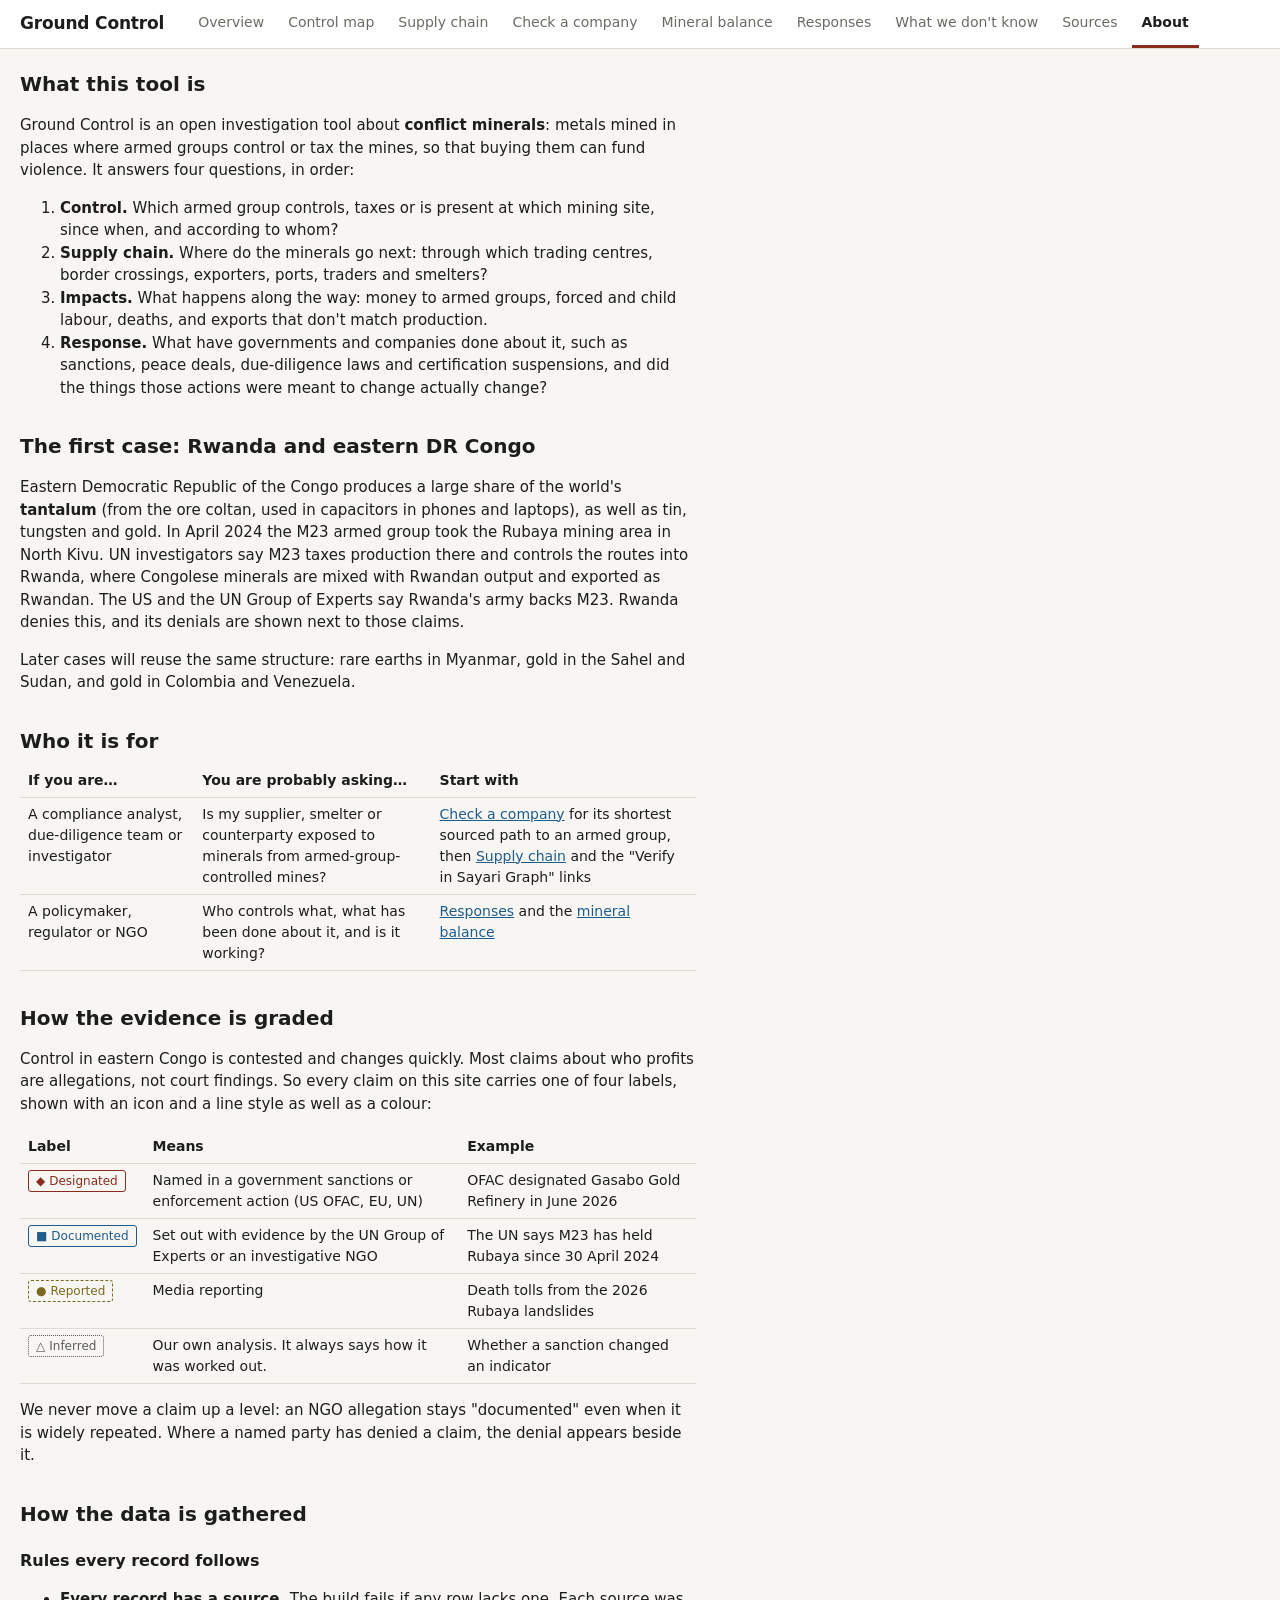
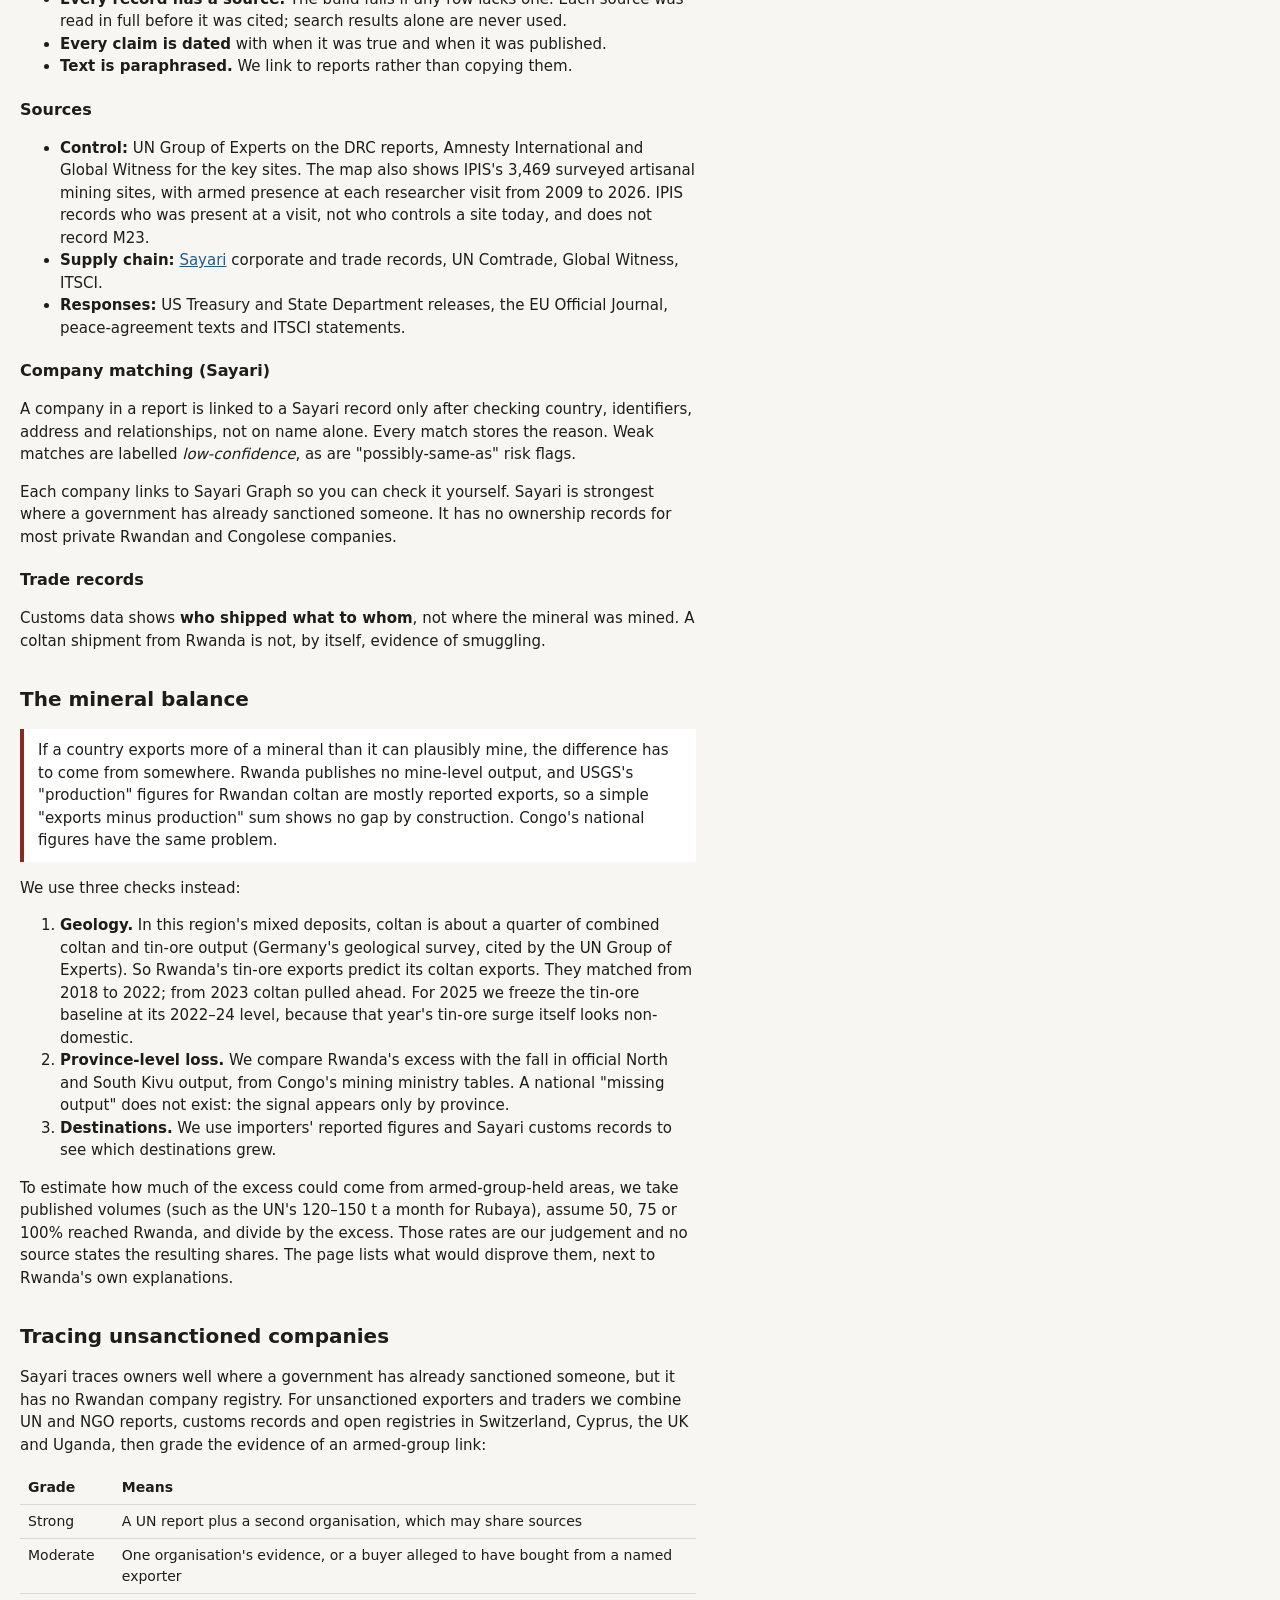
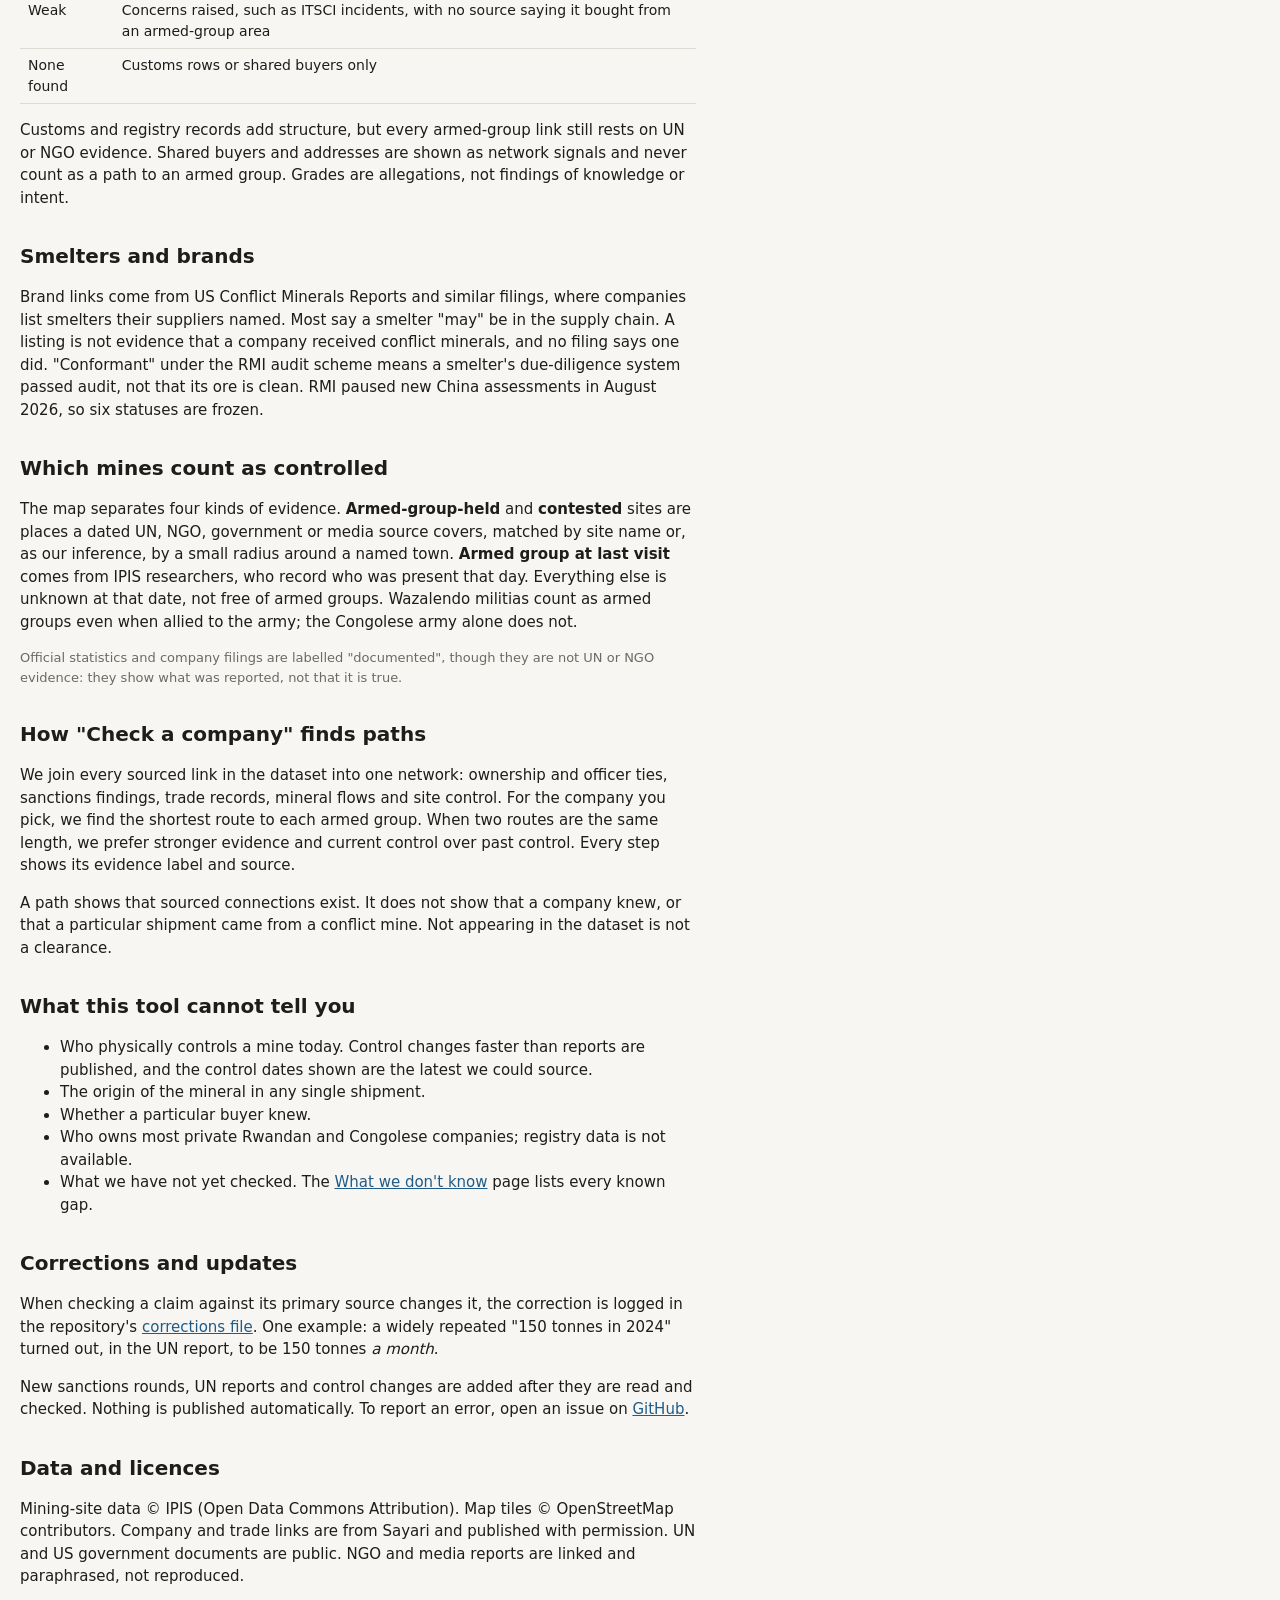
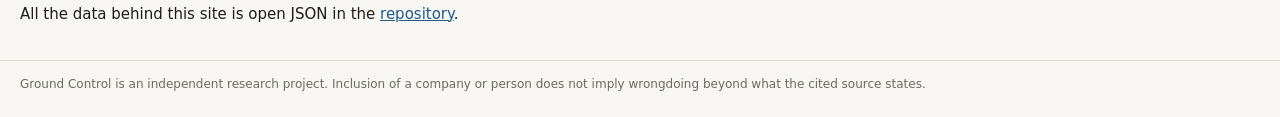
==== commit c25fe1f8: "Show control clearly on the map; add brands, exporter grading and mineral balance - Map: colour by c" ====
--- a/site/about.html
+++ b/site/about.html
@@ -9,14 +9,13 @@
 </head>
 <body>
   <header class="top">
-    <div class="brand">
-      <h1><a href="./" style="color:inherit;text-decoration:none">Ground Control</a></h1>
-      <p class="tagline">Who controls the mine, where do its minerals go, what has been done about it — and did it work?</p>
-    </div>
+    <a class="brand-mark" href="./">Ground Control</a>
     <nav class="tabs">
       <a class="tab-link" href="./">Overview</a>
       <a class="tab-link" href="./#view=map">Control map</a>
-      <a class="tab-link" href="./#view=laundering">Export gap</a>
+      <a class="tab-link" href="./#view=chain">Supply chain</a>
+      <a class="tab-link" href="./#view=search">Check a company</a>
+      <a class="tab-link" href="./#view=laundering">Mineral balance</a>
       <a class="tab-link" href="./#view=responses">Responses</a>
       <a class="tab-link" href="./#view=gaps">What we don't know</a>
       <a class="tab-link" href="./#view=sources">Sources</a>
@@ -42,7 +41,7 @@
     <table>
       <tr><th>If you are…</th><th>You are probably asking…</th><th>Start with</th></tr>
       <tr><td>A compliance analyst, due-diligence team or investigator</td><td>Is my supplier, smelter or counterparty exposed to minerals from armed-group-controlled mines?</td><td><a href="./#view=search">Check a company</a> for its shortest sourced path to an armed group, then <a href="./#view=chain">Supply chain</a> and the "Verify in Sayari Graph" links</td></tr>
-      <tr><td>A policymaker, regulator or NGO</td><td>Who controls what, what has been done about it, and is it working?</td><td><a href="./#view=responses">Responses</a> and the <a href="./#view=laundering">export gap</a></td></tr>
+      <tr><td>A policymaker, regulator or NGO</td><td>Who controls what, what has been done about it, and is it working?</td><td><a href="./#view=responses">Responses</a> and the <a href="./#view=laundering">mineral balance</a></td></tr>
     </table>
 
     <h2>How the evidence is graded</h2>
@@ -75,11 +74,33 @@
     <h3>Trade records</h3>
     <p>Customs data shows <strong>who shipped what to whom</strong>, not where the mineral was mined. A coltan shipment from Rwanda is not, by itself, evidence of smuggling.</p>
 
-    <h2>The export gap</h2>
-    <p class="callout">If a country exports more of a mineral than it can plausibly mine, the difference has to come from somewhere: neighbouring countries, stockpiles, or smuggling. Rwanda publishes no mine-level production figures. USGS's "production" numbers for Rwandan coltan are mostly Rwanda's own reported exports. So a simple "exports minus production" calculation shows no gap at all, by construction.</p>
-    <p>We use an independent check instead: geology. In this region's mixed deposits, coltan is about a quarter of combined coltan and tin-ore (cassiterite) output, according to Germany's geological survey (BGR), as cited by the UN Group of Experts. So Rwanda's tin-ore exports predict roughly how much coltan it should export. From 2018 to 2022 the two matched closely; from 2023 coltan pulled far ahead. Where USGS published its own estimate (2023–24), it gives a similar answer.</p>
-    <p>We then set out what UN investigators, NGOs and Sayari trade records say about where the extra material comes from, next to Rwanda's own explanations. The gap is labelled <em>inferred</em>. It shows that something needs explaining. It does not prove that all of the difference comes from armed groups, and no source has measured that split.</p>
-    <p class="small muted">Official statistics, such as UN Comtrade, the National Bank of Rwanda and USGS, are labelled "documented".</p>
+    <h2>The mineral balance</h2>
+    <p class="callout">If a country exports more of a mineral than it can plausibly mine, the difference has to come from somewhere. Rwanda publishes no mine-level output, and USGS's "production" figures for Rwandan coltan are mostly reported exports, so a simple "exports minus production" sum shows no gap by construction. Congo's national figures have the same problem.</p>
+    <p>We use three checks instead:</p>
+    <ol>
+      <li><strong>Geology.</strong> In this region's mixed deposits, coltan is about a quarter of combined coltan and tin-ore output (Germany's geological survey, cited by the UN Group of Experts). So Rwanda's tin-ore exports predict its coltan exports. They matched from 2018 to 2022; from 2023 coltan pulled ahead. For 2025 we freeze the tin-ore baseline at its 2022–24 level, because that year's tin-ore surge itself looks non-domestic.</li>
+      <li><strong>Province-level loss.</strong> We compare Rwanda's excess with the fall in official North and South Kivu output, from Congo's mining ministry tables. A national "missing output" does not exist: the signal appears only by province.</li>
+      <li><strong>Destinations.</strong> We use importers' reported figures and Sayari customs records to see which destinations grew.</li>
+    </ol>
+    <p>To estimate how much of the excess could come from armed-group-held areas, we take published volumes (such as the UN's 120–150 t a month for Rubaya), assume 50, 75 or 100% reached Rwanda, and divide by the excess. Those rates are our judgement and no source states the resulting shares. The page lists what would disprove them, next to Rwanda's own explanations.</p>
+
+    <h2>Tracing unsanctioned companies</h2>
+    <p>Sayari traces owners well where a government has already sanctioned someone, but it has no Rwandan company registry. For unsanctioned exporters and traders we combine UN and NGO reports, customs records and open registries in Switzerland, Cyprus, the UK and Uganda, then grade the evidence of an armed-group link:</p>
+    <table>
+      <tr><th>Grade</th><th>Means</th></tr>
+      <tr><td>Strong</td><td>A UN report plus a second organisation, which may share sources</td></tr>
+      <tr><td>Moderate</td><td>One organisation's evidence, or a buyer alleged to have bought from a named exporter</td></tr>
+      <tr><td>Weak</td><td>Concerns raised, such as ITSCI incidents, with no source saying it bought from an armed-group area</td></tr>
+      <tr><td>None found</td><td>Customs rows or shared buyers only</td></tr>
+    </table>
+    <p>Customs and registry records add structure, but every armed-group link still rests on UN or NGO evidence. Shared buyers and addresses are shown as network signals and never count as a path to an armed group. Grades are allegations, not findings of knowledge or intent.</p>
+
+    <h2>Smelters and brands</h2>
+    <p>Brand links come from US Conflict Minerals Reports and similar filings, where companies list smelters their suppliers named. Most say a smelter "may" be in the supply chain. A listing is not evidence that a company received conflict minerals, and no filing says one did. "Conformant" under the RMI audit scheme means a smelter's due-diligence system passed audit, not that its ore is clean. RMI paused new China assessments in August 2026, so six statuses are frozen.</p>
+
+    <h2>Which mines count as controlled</h2>
+    <p>The map separates four kinds of evidence. <strong>Armed-group-held</strong> and <strong>contested</strong> sites are places a dated UN, NGO, government or media source covers, matched by site name or, as our inference, by a small radius around a named town. <strong>Armed group at last visit</strong> comes from IPIS researchers, who record who was present that day. Everything else is unknown at that date, not free of armed groups. Wazalendo militias count as armed groups even when allied to the army; the Congolese army alone does not.</p>
+    <p class="small muted">Official statistics and company filings are labelled "documented", though they are not UN or NGO evidence: they show what was reported, not that it is true.</p>
 
     <h2>How "Check a company" finds paths</h2>
     <p>We join every sourced link in the dataset into one network: ownership and officer ties, sanctions findings, trade records, mineral flows and site control. For the company you pick, we find the shortest route to each armed group. When two routes are the same length, we prefer stronger evidence and current control over past control. Every step shows its evidence label and source.</p>
--- a/site/style.css
+++ b/site/style.css
@@ -456,3 +456,94 @@
 .vb-also { font-size: 15px; color: var(--muted); }
 
 .map-shell #map { height: auto; }
+
+/* =================== control status =================== */
+:root { --st-held: #8f1d14; --st-held-ring: #1d1d1b; --st-contested: #7b4aa3; --st-armed: #d9542b; --st-army: #4f6d8f; --st-none: #b9b6aa; --st-unknown: #8c8a84; }
+@media (prefers-color-scheme: dark) {
+  :root:where(:not([data-theme="light"])) { --st-held: #ef6a5a; --st-held-ring: #fff; --st-contested: #b58be0; --st-armed: #e08a3c; --st-army: #7fa3c9; --st-none: #6b6a64; --st-unknown: #8c8a84; }
+}
+.mc-stats { padding: 8px; }
+.st-head { font-size: 12px; color: var(--muted); padding: 2px 4px 6px; }
+.st-head strong { color: var(--ink); }
+.st-list { display: grid; gap: 1px; }
+.st-row { display: grid; grid-template-columns: 16px 1fr auto; align-items: center; gap: 8px; width: 100%; padding: 5px 6px; border: 0; border-radius: 4px;
+  background: none; color: var(--ink); font: inherit; font-size: 13px; text-align: left; cursor: pointer; }
+.st-row:hover { background: var(--surface); }
+.st-row[aria-pressed="false"] { opacity: .45; }
+.st-row[aria-pressed="false"] .st-lab { text-decoration: line-through; }
+.st-n { font-variant-numeric: tabular-nums; font-weight: 600; }
+.st-dot { display: block; border-radius: 50%; justify-self: center; }
+.st-held { width: 14px; height: 14px; background: var(--st-held); box-shadow: 0 0 0 1.5px var(--st-held-ring); }
+.st-armed { width: 12px; height: 12px; background: var(--st-armed); }
+.st-army { width: 9px; height: 9px; background: var(--st-army); }
+.st-none { width: 8px; height: 8px; background: var(--st-none); }
+.st-unknown { width: 8px; height: 8px; border: 1.2px solid var(--st-unknown); }
+.mc-hint { margin: 4px 2px 0; }
+.map-shell[data-color="mineral"] .mc-hint::after { content: " Colours show mineral; size still shows control."; }
+.seg button[aria-pressed="true"] { background: var(--ink); color: var(--bg); }
+
+/* =================== compact header =================== */
+.top { display: flex; align-items: stretch; gap: 4px 24px; flex-wrap: wrap; padding: 0 20px; position: sticky; top: 0; z-index: 10; }
+.brand-mark { display: flex; align-items: center; font-weight: 800; font-size: 17px; letter-spacing: -.01em; color: var(--ink); text-decoration: none; padding: 10px 0; white-space: nowrap; }
+.top .tabs { flex: 1; min-width: 0; align-items: stretch; }
+.top .tabs button, .top .tab-link { padding: 12px 10px; font-size: 14px; display: flex; align-items: center; }
+.map-shell { height: calc(100vh - 47px); }
+@media (max-width: 820px) { .top { padding: 0 12px; gap: 0; } .brand-mark { padding: 8px 0 0; } .top .tabs { flex-basis: 100%; }
+  .map-shell { height: calc(100vh - 80px); } }
+.st-contested { width: 12px; height: 12px; background: var(--st-contested); border-radius: 2px; transform: rotate(45deg); }
+
+/* chain additions + assessments */
+.cnode.sector { border-style: dashed; }
+.nf.rmi { color: var(--t-documented); }
+.rmi-box { font-size: 13px; background: var(--bg); padding: 8px 10px; border-radius: 6px; margin: 8px 0; }
+#view-search { max-width: 1100px; }
+.assess-box { background: var(--surface); border: 1px solid var(--line); border-radius: 8px; padding: 10px 14px; margin-bottom: 16px; }
+.assess-box summary { cursor: pointer; }
+.assess-scroll { overflow-x: auto; }
+.assess { width: 100%; border-collapse: collapse; font-size: 14px; }
+.assess th { text-align: left; font-size: 11px; text-transform: uppercase; letter-spacing: .05em; color: var(--muted); padding: 6px 8px; border-bottom: 1px solid var(--line); white-space: nowrap; }
+.assess td { padding: 8px; border-bottom: 1px solid var(--line); vertical-align: top; }
+.assess tbody tr { cursor: pointer; }
+.assess tbody tr:hover, .assess tbody tr:focus-visible { background: var(--bg); outline: none; }
+.nowrap { white-space: nowrap; }
+.meter { display: inline-flex; gap: 2px; vertical-align: middle; margin-right: 4px; }
+.meter i { width: 8px; height: 12px; border: 1px solid var(--muted); border-radius: 1px; }
+.meter i.on { background: var(--accent); border-color: var(--accent); }
+
+/* =================== mineral balance =================== */
+.answer { background: var(--surface); border: 1px solid var(--line); border-left: 5px solid var(--accent); border-radius: 8px; padding: 16px 18px; margin-bottom: 8px; }
+.answer h3 { margin: 0 0 6px; font-size: 18px; }
+.answer p { margin: 0 0 10px; max-width: 80ch; }
+.tiles { display: grid; grid-template-columns: repeat(3, 1fr); gap: 10px; margin: 10px 0; }
+.tile { background: var(--bg); border-radius: 6px; padding: 10px 12px; display: flex; flex-direction: column; gap: 2px; }
+.tile .num { font-size: 26px; font-weight: 700; font-variant-numeric: tabular-nums; }
+.tile .lbl { font-size: 13px; color: var(--muted); }
+.step { display: flex; align-items: center; gap: 10px; font-size: 17px; margin: 30px 0 4px; }
+.step span { flex: none; width: 26px; height: 26px; border-radius: 50%; background: var(--ink); color: var(--bg); font-size: 13px; display: grid; place-items: center; }
+.range-chart { background: var(--chart-surface); border: 1px solid var(--line); border-radius: 4px; padding: 12px 14px; }
+.rg-row { display: grid; grid-template-columns: 190px 1fr 110px; gap: 12px; align-items: center; padding: 6px 0; font-size: 14px; }
+.rg-track { position: relative; height: 14px; border-bottom: 1px solid var(--line); }
+.rg-track.noline { border: 0; height: 16px; }
+.rg-track em { position: absolute; transform: translateX(-50%); font-style: normal; font-size: 12px; color: var(--muted); }
+.rg-bar { position: absolute; top: 5px; height: 4px; background: var(--series-1); opacity: .45; border-radius: 2px; }
+.rg-dot { position: absolute; top: 1px; width: 12px; height: 12px; margin-left: -6px; border-radius: 50%; background: var(--series-1); box-shadow: 0 0 0 2px var(--chart-surface); }
+.rg-val { font-variant-numeric: tabular-nums; font-weight: 600; }
+.partner-grid { display: grid; grid-template-columns: 1fr 1fr; gap: 14px; }
+.partner-grid > div { background: var(--chart-surface); border: 1px solid var(--line); border-radius: 4px; padding: 10px 14px; }
+.partner-grid h4 { margin: 0 0 8px; font-size: 14px; }
+.pg-row { display: grid; grid-template-columns: 96px 1fr 62px; gap: 8px; align-items: center; font-size: 13px; padding: 3px 0; }
+.pg-track { position: relative; height: 12px; }
+.pg-track::before { content: ""; position: absolute; left: 50%; top: -3px; bottom: -3px; border-left: 1px solid var(--muted); }
+.pg-bar { position: absolute; top: 0; bottom: 0; border-radius: 2px; }
+.pg-bar.pos { background: var(--series-1); }
+.pg-bar.neg { background: var(--m0); }
+.pg-bar.flag { background: repeating-linear-gradient(45deg, var(--series-1) 0 3px, transparent 3px 6px); outline: 1px solid var(--series-1); }
+.pg-val { text-align: right; font-variant-numeric: tabular-nums; }
+.callout-box { margin-top: 14px; border-left: 4px solid var(--accent); background: var(--surface); border-radius: 4px; padding: 10px 14px; }
+.callout-box h4 { margin: 0 0 4px; font-size: 15px; }
+.callout-box p { margin: 0; font-size: 14px; max-width: 80ch; }
+.table-view table.left th, .table-view table.left td { text-align: left; vertical-align: top; }
+#company-result { scroll-margin-top: 64px; }
+@media (max-width: 820px) { .tiles, .partner-grid { grid-template-columns: 1fr; } .rg-row { grid-template-columns: 110px 1fr 70px; } }
+.cnode.sector .cn-name { font-size: 12px; letter-spacing: -.01em; }
+.cite-more summary { font-size: 12px; color: var(--muted); cursor: pointer; }
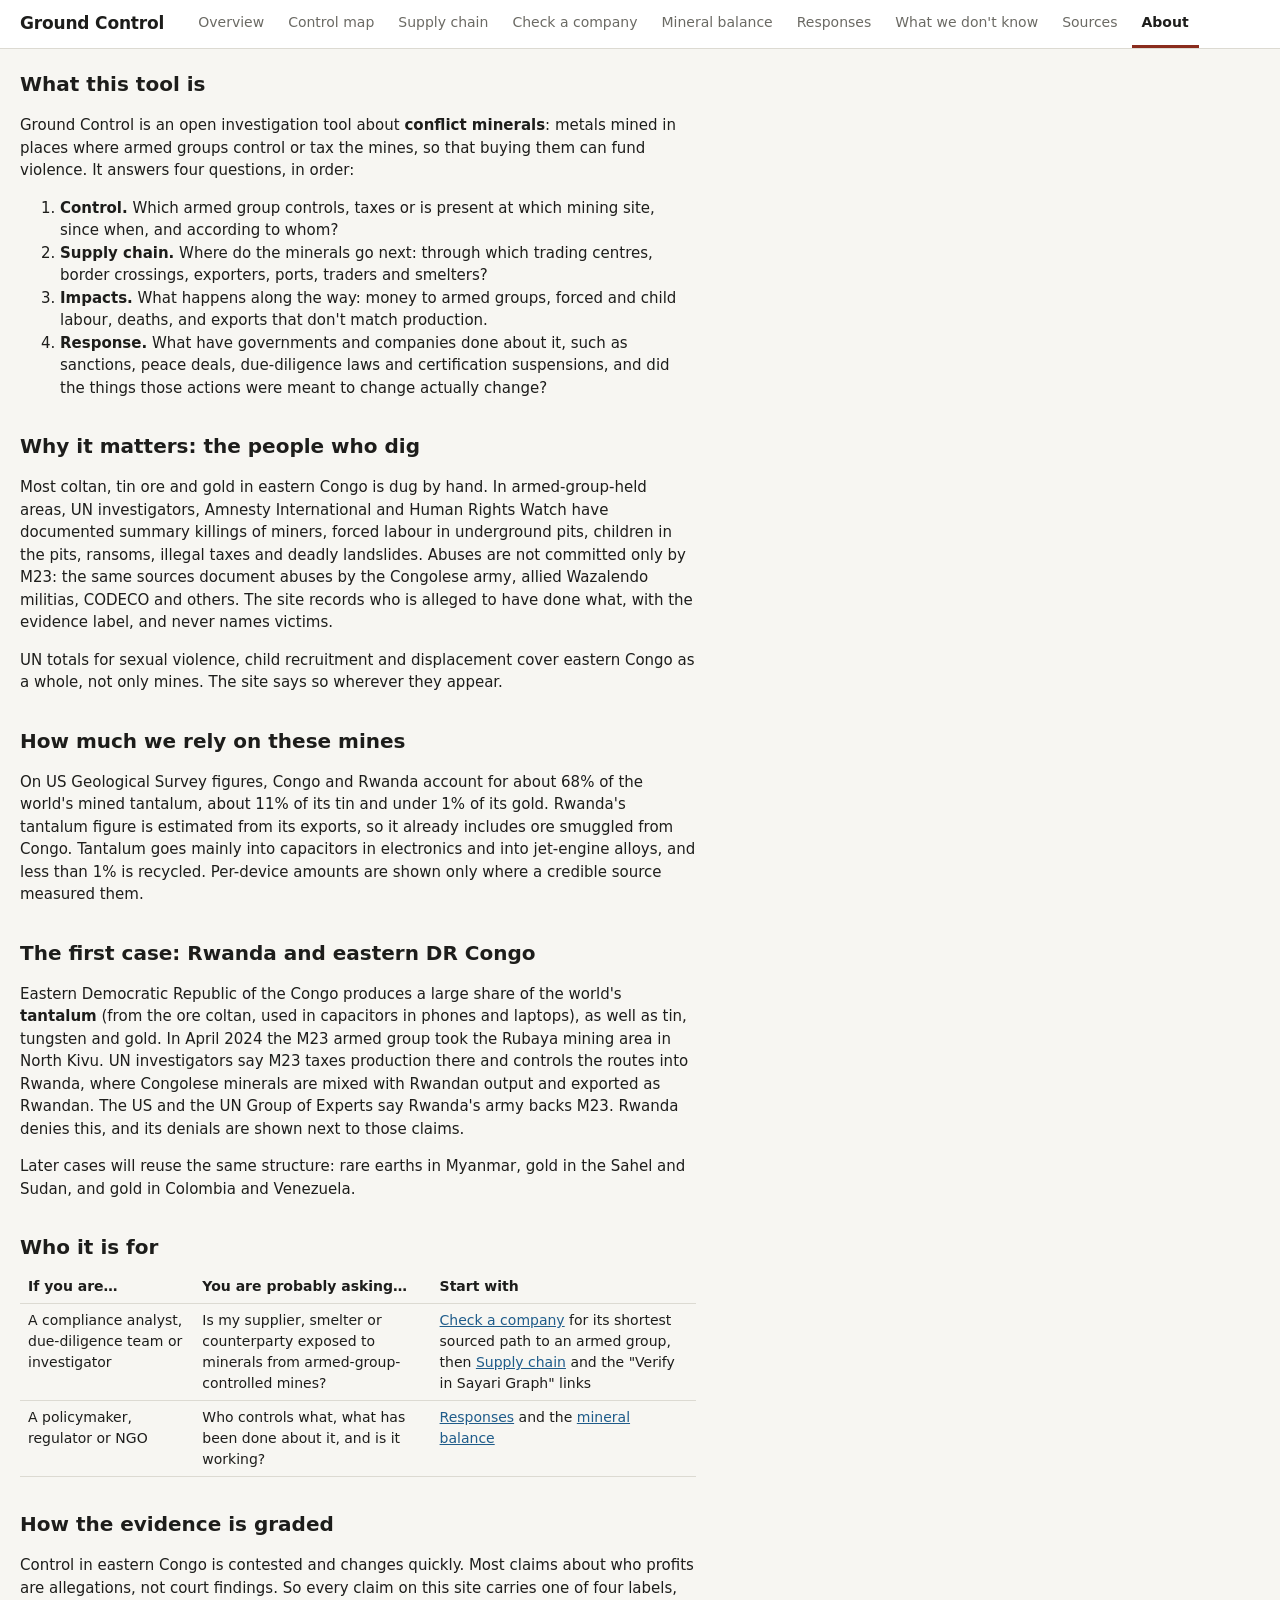
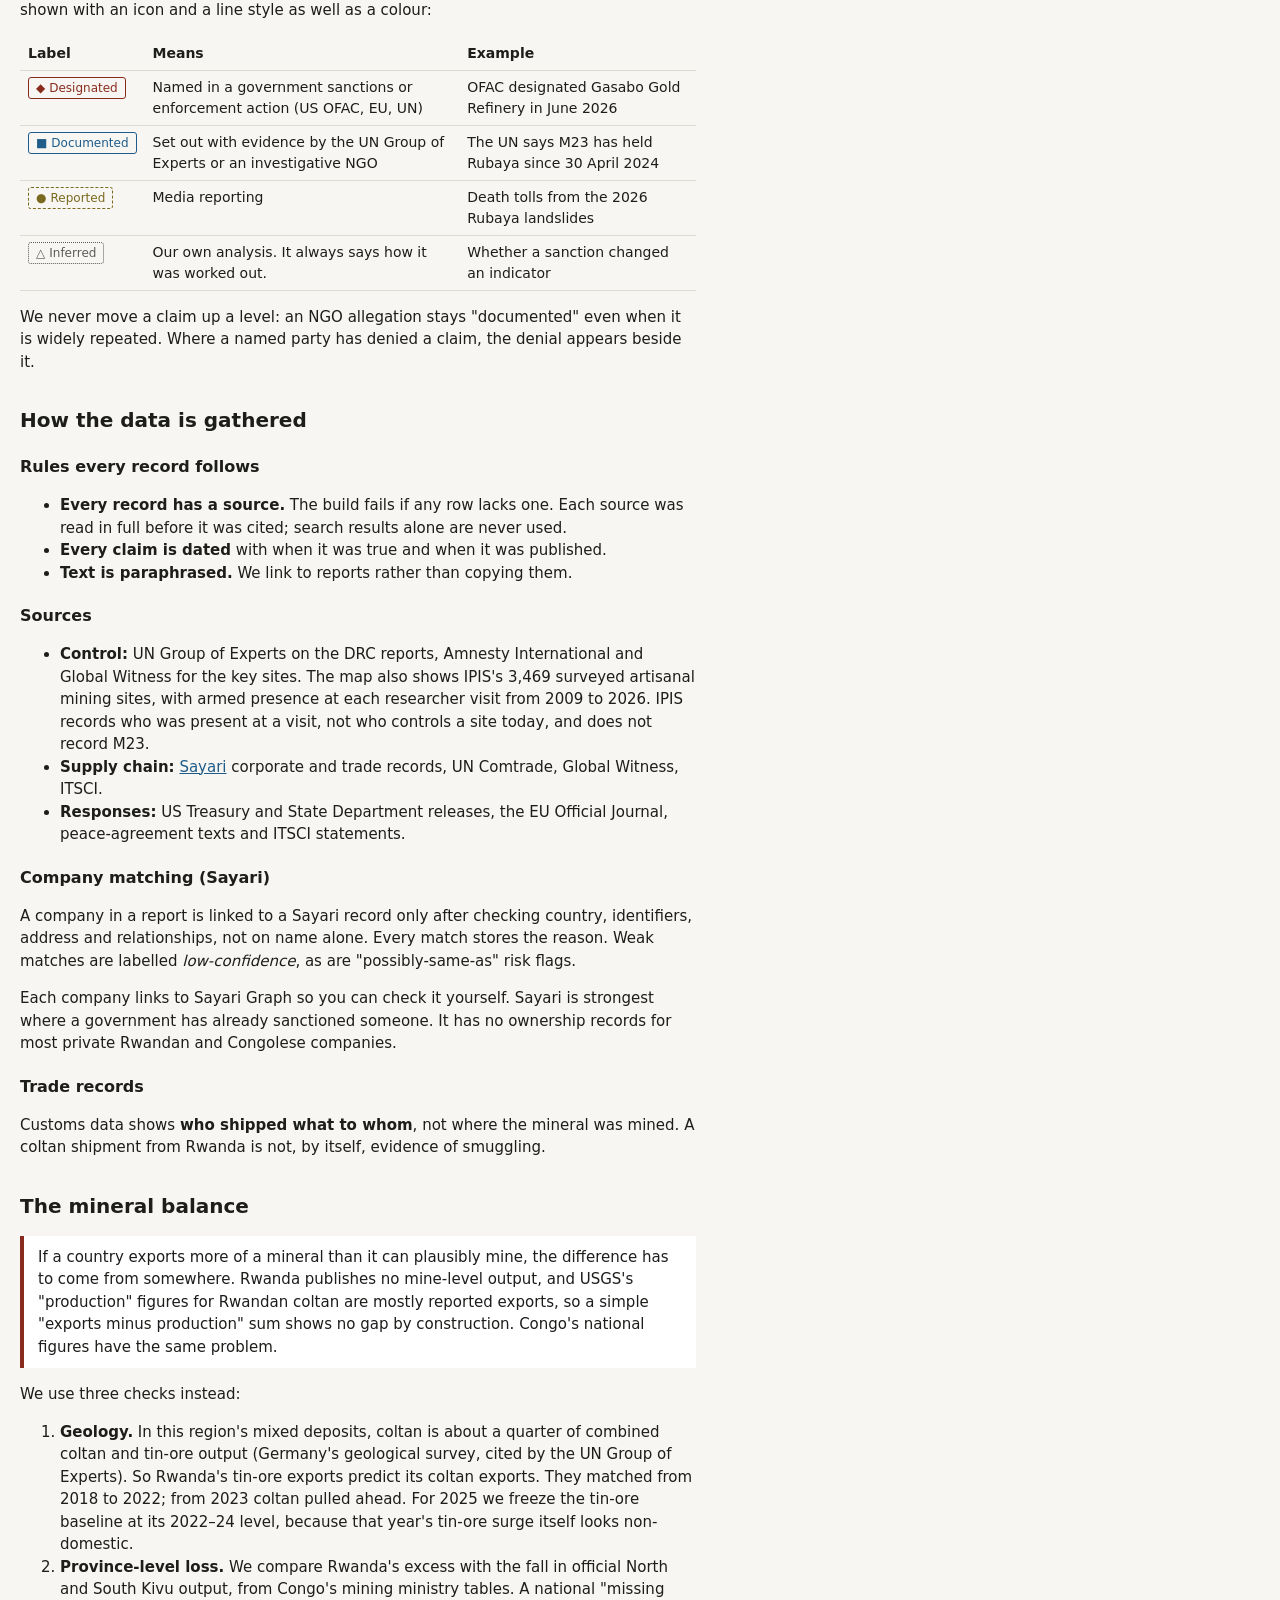
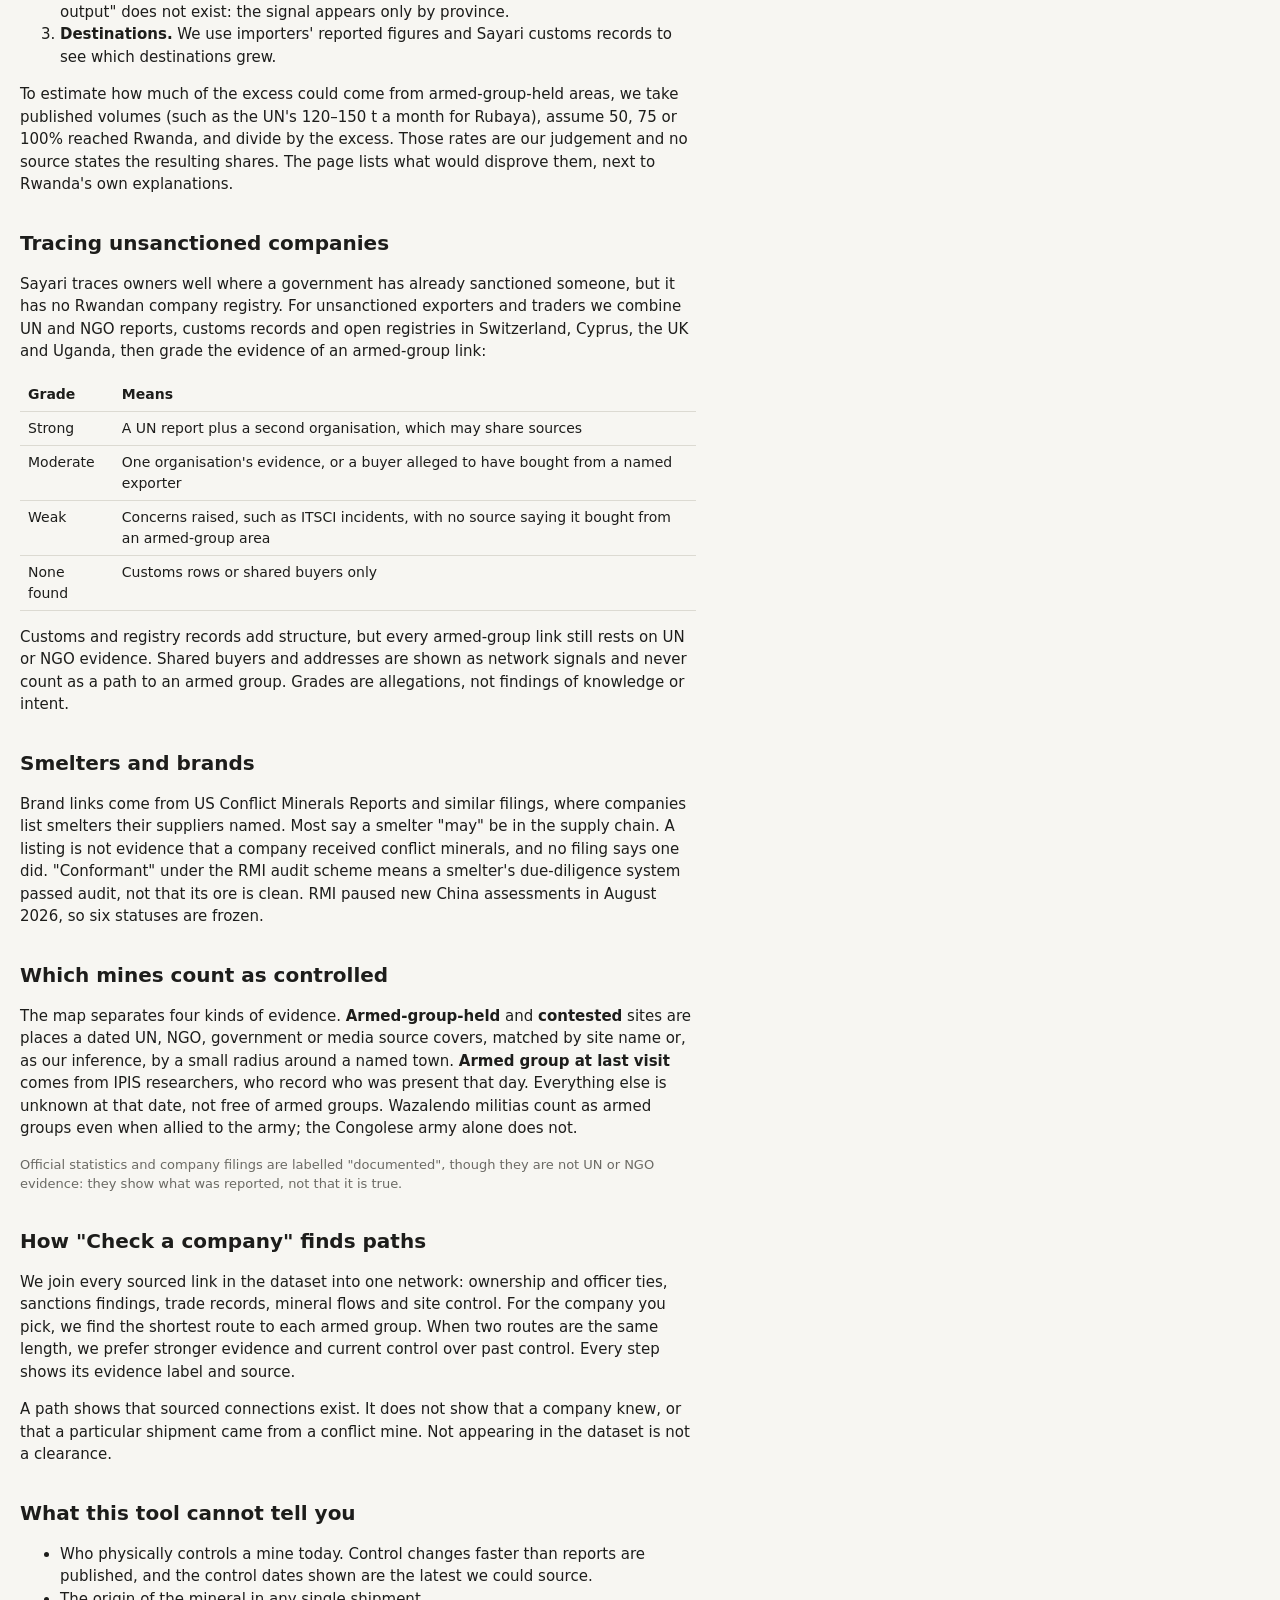
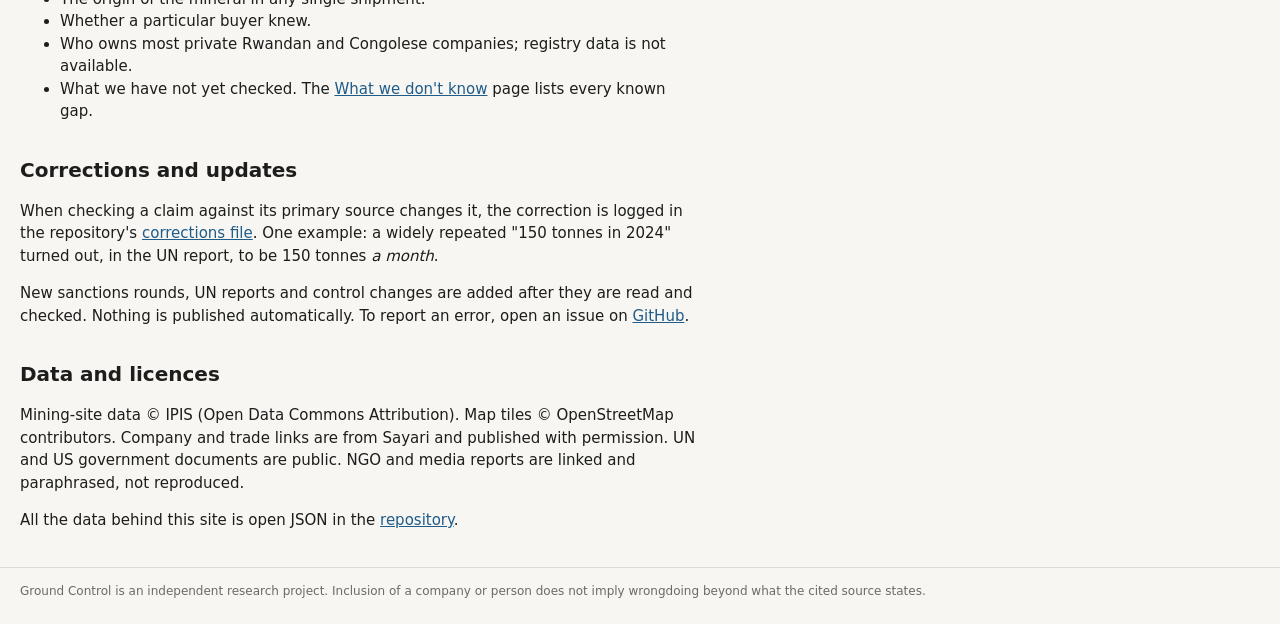
==== commit 8af1f922: "Rework the site around an interactive story; reliance and human-rights data - New home: a seven-chap" ====
--- a/site/about.html
+++ b/site/about.html
@@ -32,6 +32,13 @@
       <li><strong>Impacts.</strong> What happens along the way: money to armed groups, forced and child labour, deaths, and exports that don't match production.</li>
       <li><strong>Response.</strong> What have governments and companies done about it, such as sanctions, peace deals, due-diligence laws and certification suspensions, and did the things those actions were meant to change actually change?</li>
     </ol>
+
+    <h2>Why it matters: the people who dig</h2>
+    <p>Most coltan, tin ore and gold in eastern Congo is dug by hand. In armed-group-held areas, UN investigators, Amnesty International and Human Rights Watch have documented summary killings of miners, forced labour in underground pits, children in the pits, ransoms, illegal taxes and deadly landslides. Abuses are not committed only by M23: the same sources document abuses by the Congolese army, allied Wazalendo militias, CODECO and others. The site records who is alleged to have done what, with the evidence label, and never names victims.</p>
+    <p>UN totals for sexual violence, child recruitment and displacement cover eastern Congo as a whole, not only mines. The site says so wherever they appear.</p>
+
+    <h2>How much we rely on these mines</h2>
+    <p>On US Geological Survey figures, Congo and Rwanda account for about 68% of the world's mined tantalum, about 11% of its tin and under 1% of its gold. Rwanda's tantalum figure is estimated from its exports, so it already includes ore smuggled from Congo. Tantalum goes mainly into capacitors in electronics and into jet-engine alloys, and less than 1% is recycled. Per-device amounts are shown only where a credible source measured them.</p>
 
     <h2>The first case: Rwanda and eastern DR Congo</h2>
     <p>Eastern Democratic Republic of the Congo produces a large share of the world's <strong>tantalum</strong> (from the ore coltan, used in capacitors in phones and laptops), as well as tin, tungsten and gold. In April 2024 the M23 armed group took the Rubaya mining area in North Kivu. UN investigators say M23 taxes production there and controls the routes into Rwanda, where Congolese minerals are mixed with Rwandan output and exported as Rwandan. The US and the UN Group of Experts say Rwanda's army backs M23. Rwanda denies this, and its denials are shown next to those claims.</p>
